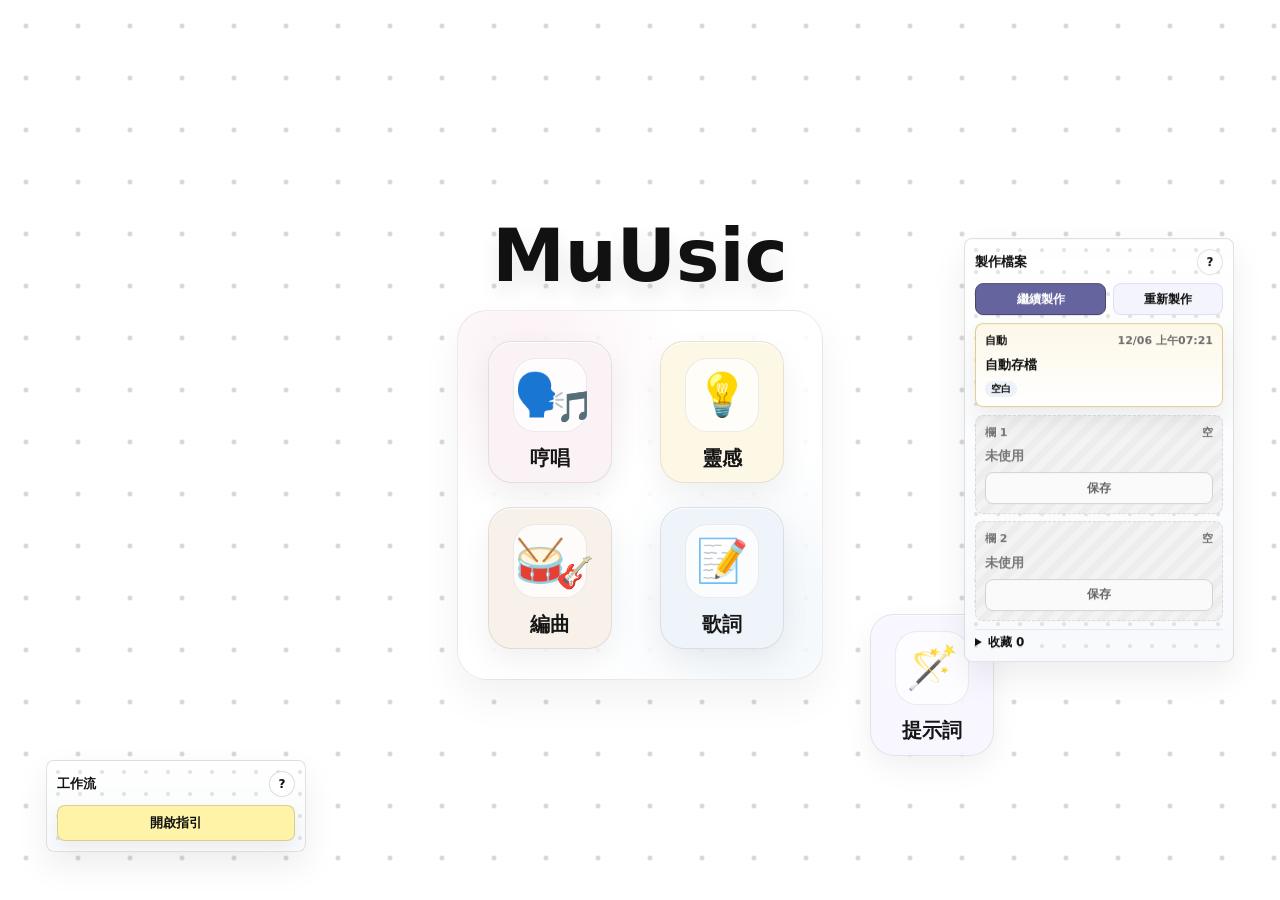
==== index.html @ d49390f5 "Rework contextual guide mode" ====
<!doctype html>
<html lang="zh-Hant">
  <head>
    <meta charset="UTF-8" />
    <meta name="viewport" content="width=device-width, initial-scale=1.0" />
    <title>MotifLab - AI 音樂創作工作台</title>
    <link rel="stylesheet" href="styles.css?v=20260601-guidefix1" />
  </head>
  <body>
    <div class="app-shell">
      <aside class="command-deck" aria-label="系統入口">
        <div class="brand">
          <span class="brand-mark" aria-hidden="true">M</span>
          <div>
            <strong>MotifLab</strong>
            <span>AI Music Studio</span>
          </div>
        </div>

        <div class="system-map" id="systemMap" aria-label="系統啟動器">
          <div class="map-title" aria-hidden="true">
            <span class="logo-word">MuUsic</span>
          </div>

          <div class="launcher-grid" aria-label="主要系統">
            <button class="system-launcher pos-humming" data-module-target="humming" type="button">
              <span class="app-icon emoji-icon icon-humming" aria-hidden="true">
                <span class="emoji-stack"><span>🗣️</span><span>🎵</span></span>
              </span>
              <strong>哼唱</strong>
            </button>
            <button class="system-launcher pos-inspiration" data-module-target="inspiration" type="button">
              <span class="app-icon emoji-icon icon-inspiration" aria-hidden="true">
                <span>💡</span>
              </span>
              <strong>靈感</strong>
            </button>
            <button class="system-launcher pos-arrangement" data-module-target="arrangement" type="button">
              <span class="app-icon emoji-icon icon-arrangement" aria-hidden="true">
                <span class="emoji-stack"><span>🥁</span><span>🎸</span></span>
              </span>
              <strong>編曲</strong>
            </button>
            <button class="system-launcher pos-lyrics" data-module-target="lyrics" type="button">
              <span class="app-icon emoji-icon icon-lyrics" aria-hidden="true">
                <span>📝</span>
              </span>
              <strong>歌詞</strong>
            </button>
          </div>

          <button class="system-launcher pos-prompt" data-module-target="prompt" type="button">
            <span class="app-icon emoji-icon icon-prompt" aria-hidden="true">
              <span>🪄</span>
            </span>
            <strong>提示詞</strong>
          </button>
        </div>

        <aside class="home-guide-card" aria-label="流程指引">
          <div class="home-card-head">
            <strong>工作流</strong>
            <button class="home-help has-tip" data-tip="可以從「哼唱」或「靈感」開始；編曲和歌詞用來整理方向，最後到提示詞輸出給 AI 音樂工具。" type="button" aria-label="工作流說明">?</button>
          </div>
          <button id="guideModeButton" class="guide-mode-button" type="button">開啟指引</button>
        </aside>

        <aside class="save-dock" id="saveDock" aria-label="專案存檔"></aside>

        <div class="project-card">
          <label for="projectTitle">作品名</label>
          <input id="projectTitle" type="text" value="未命名歌曲" maxlength="38" />
        </div>

        <div class="status-strip" aria-label="專案狀態">
          <span><b id="noteCount">0</b>旋律音</span>
          <span><b id="keywordCount">0</b>詞庫詞</span>
          <span><b id="promptScore">42</b>% 完整度</span>
        </div>
      </aside>

      <main class="workspace">
        <header class="topbar">
          <div class="topbar-left">
            <button class="back-home icon-button" id="backHomeButton" type="button" title="回首頁" aria-label="回首頁">
              <svg viewBox="0 0 24 24" aria-hidden="true"><path d="M4 11.5 12 5l8 6.5" /><path d="M6.5 10.5V20h11v-9.5" /><path d="M10 20v-5h4v5" /></svg>
            </button>
            <nav class="module-switcher" aria-label="切換系統">
              <button type="button" data-module-target="humming">哼唱</button>
              <button type="button" data-module-target="arrangement">編曲</button>
              <span class="nav-divider" aria-hidden="true"></span>
              <button type="button" data-module-target="inspiration">靈感</button>
              <button type="button" data-module-target="lyrics">歌詞</button>
              <span class="nav-divider" aria-hidden="true"></span>
              <button type="button" data-module-target="prompt">提示詞</button>
            </nav>
          </div>
          <div class="global-player" aria-label="置頂試聽">
            <button id="globalLoopButton" class="global-play-button" type="button" title="循環目前和弦與鼓點" aria-label="循環目前和弦與鼓點">
              <svg viewBox="0 0 24 24" aria-hidden="true"><path d="M8 5v14l11-7Z" /></svg>
              <span id="globalPlayerLabel">背景試聽</span>
            </button>
          </div>
        </header>

        <section class="guide-panel" id="guidePanel" hidden></section>

        <div class="module-stage">
          <section class="module-panel active" id="humming" aria-labelledby="hummingTitle">
            <div class="module-head">
              <div>
                <p class="eyebrow">旋律素材</p>
                <h2 id="hummingTitle">哼唱系統</h2>
                <p>可以直接錄一段哼唱，也可以上傳已有音頻。系統會在瀏覽器裡做本地分析，先給旋律輪廓和歌詞字數建議。</p>
              </div>
            </div>

            <div class="tool-grid humming-flow page-stack">
              <div class="tool-panel">
                <h3>放入你的哼唱</h3>
                <div class="source-grid">
                  <div class="upload-panel source-card">
                    <input id="audioFile" type="file" accept="audio/*" />
                    <label class="drop-zone" for="audioFile">
                      <span aria-hidden="true">↑</span>
                      <strong id="fileLabel">上傳音頻</strong>
                      <small>支援 WAV / MP3 / M4A / OGG</small>
                    </label>
                  </div>
                  <div class="record-panel source-card">
                    <strong>直接錄製哼唱</strong>
                    <p>點開始後對著麥克風哼唱。若瀏覽器詢問權限，允許麥克風即可。</p>
                    <div class="action-row">
                      <button id="recordButton" class="primary-action" type="button">
                        <span aria-hidden="true">●</span>開始錄音
                      </button>
                      <button id="stopRecordButton" class="ghost-action" type="button" disabled>
                        <span aria-hidden="true">■</span>停止
                      </button>
                    </div>
                    <span class="record-state" id="recordState">待命</span>
                  </div>
                </div>
                <details class="soft-details">
                  <summary>進階：手動輸入旋律</summary>
                  <label for="notationInput">簡譜草稿</label>
                  <textarea id="notationInput" rows="3" placeholder="例：1 2 3 5 | 6 - 5 3"></textarea>
                  <button id="applyNotationButton" class="ghost-action" type="button">
                    <span aria-hidden="true">↯</span>套用簡譜預覽
                  </button>
                </details>
                <div class="action-row">
                  <button id="analyzeButton" class="primary-action" type="button" disabled>
                    <span aria-hidden="true">↯</span>分析旋律
                  </button>
                  <button id="playInputButton" class="ghost-action" type="button" disabled>
                    <span aria-hidden="true">▶</span>播放原音
                  </button>
                </div>
                <canvas id="waveCanvas" width="860" height="86" aria-label="音頻波形"></canvas>
              </div>

              <div class="tool-panel score-panel">
                <h3>旋律預覽</h3>
                <div class="metric-grid">
                  <div class="has-tip" data-tip="歌曲速度。數字越大，感覺越快。">
                    <span>速度</span>
                    <strong id="tempoMetric">--</strong>
                  </div>
                  <div class="has-tip" data-tip="歌曲大概圍繞哪個音在走。先把它理解成歌曲的音色地基就好。">
                    <span>調性感覺</span>
                    <strong id="keyMetric">--</strong>
                  </div>
                  <div>
                    <span>時長</span>
                    <strong id="durationMetric">--</strong>
                  </div>
                  <div class="syllable-metric">
                    <span>字數建議</span>
                    <strong id="syllableAdvice">--</strong>
                  </div>
                </div>
                <canvas id="scoreCanvas" width="860" height="148" aria-label="旋律預覽"></canvas>
                <div class="melody-result-grid">
                  <div>
                    <span>旋律記錄</span>
                    <strong id="melodyPhrase">等待分析或簡譜</strong>
                  </div>
                  <div>
                    <span>編曲推薦依據</span>
                    <strong id="arrangementHint">完成後會按速度、調性和旋律走向推薦和弦/鼓點。</strong>
                  </div>
                </div>
                <p class="analysis-note" id="analysisNote"></p>
              </div>
            </div>
          </section>

          <section class="module-panel" id="inspiration" aria-labelledby="inspirationTitle">
            <div class="module-head">
              <div>
                <p class="eyebrow">文字素材</p>
                <h2 id="inspirationTitle">靈感系統</h2>
                <p>把畫面、句子、人物和場景記下來。每條靈感都可以按情緒找回、二次編輯，系統也會保留更新記錄。</p>
              </div>
              <button id="clearIdeasButton" class="icon-button" type="button" title="清空靈感">
                <span aria-hidden="true">⌫</span>
              </button>
            </div>

            <div class="tool-grid inspiration-flow page-stack">
              <div class="tool-panel idea-editor-panel">
                <input id="editingIdeaId" type="hidden" />
                <label for="ideaInput">靈感內容</label>
                <textarea id="ideaInput" rows="7" placeholder="雨停後的便利店、凌晨三點的耳機、沒有寄出的道歉..."></textarea>
                <p class="edit-note" id="editModeNote">新增一條靈感。</p>
                <div class="field-head">
                  <h3>情緒分類</h3>
                  <span>可多選，懸停看完整解析</span>
                </div>
                <div class="mood-picker" id="moodPicker" aria-label="靈感情緒分類"></div>
                <div class="action-row">
                  <button id="saveIdeaButton" class="primary-action" type="button">
                    <span aria-hidden="true">+</span>加入靈感
                  </button>
                  <button id="cancelEditButton" class="ghost-action" type="button" disabled>
                    取消編輯
                  </button>
                </div>
              </div>
              <div class="tool-panel idea-library-panel">
                <div class="list-head">
                  <h3>靈感原文</h3>
                  <span id="ideaCount">0 items</span>
                </div>
                <div class="filter-panel">
                  <strong>按情緒找回</strong>
                  <div class="filter-chips" id="ideaFilterPicker" aria-label="按情緒篩選靈感"></div>
                </div>
                <div class="idea-list" id="ideaList"></div>
                <details class="soft-details" open>
                  <summary>目前詞庫</summary>
                  <div class="keyword-bank" id="keywordBank" aria-label="詞庫"></div>
                </details>
              </div>
            </div>
          </section>

          <section class="module-panel" id="lyrics" aria-labelledby="lyricsTitle">
            <div class="module-head">
              <div>
                <p class="eyebrow">歌詞整理</p>
                <h2 id="lyricsTitle">歌詞系統</h2>
                <p>先定主題、視角、語言口味和段落任務。參考詞會常駐顯示，方便隨時插入草稿。</p>
              </div>
            </div>

            <div class="lyrics-layout page-stack">
              <section class="tool-panel lyrics-left-panel">
                <div class="lyrics-idea-row">
                  <aside class="linked-notes" id="lyricsIdeaBrief" aria-label="靈感帶入"></aside>
                  <aside class="selected-keyword-panel" aria-label="已選關鍵詞">
                    <h3>已選關鍵詞</h3>
                    <div id="selectedKeywordShelf" class="selected-keyword-shelf"></div>
                  </aside>
                </div>
                <div class="direction-columns">
                  <div class="direction-section">
                    <label>演唱視角</label>
                    <input id="narratorInput" type="hidden" value="第一人稱，像把心事直接唱給某個人" />
                    <div class="choice-grid" id="narratorChoices"></div>
                  </div>
                  <div class="direction-section">
                    <label>歌詞口吻</label>
                    <input id="lyricStyle" type="hidden" value="口語、親密、克制" />
                    <div class="choice-grid" id="lyricStyleChoices"></div>
                  </div>
                  <div class="direction-section">
                    <label>段落骨架</label>
                    <input id="songStructure" type="hidden" value="Verse - Pre Chorus - Chorus - Verse - Chorus - Bridge - Chorus" />
                    <div class="choice-grid" id="songStructureChoices"></div>
                  </div>
                </div>
              </section>

              <section class="tool-panel lyric-editor lyrics-writing-panel lyrics-right-panel">
                <div class="lyrics-language-row">
                  <div>
                    <label>跨語詞庫</label>
                    <input id="targetLang" type="hidden" value="中文" />
                    <div class="choice-grid mini" id="languageChoices" aria-label="跨語詞庫"></div>
                  </div>
                  <div>
                    <label>發音口味</label>
                    <input id="dialectInput" type="hidden" value="國語發音" />
                    <div class="choice-grid mini" id="dialectChoices"></div>
                  </div>
                </div>
                <label for="themeInput">核心主題</label>
                <input id="themeInput" type="text" placeholder="失眠後才說出口的告別" />
                <div class="field-head lyric-mood-head">
                  <h3>歌詞情緒</h3>
                  <span>影響參考詞與背景色彩</span>
                </div>
                <div class="mood-picker compact" id="lyricMoodPicker" aria-label="歌詞情緒分類"></div>
                <label for="rhymeInput">押韻尾音 <span class="tip" data-tip="一句歌詞最後相近的聲音。例如中文 ai 可以押「愛、來、海」。">?</span></label>
                <input id="rhymeInput" type="text" placeholder="ang / ai / ight / あい / 아" />
                <div class="lyrics-draft-layout">
                  <section class="reference-panel">
                    <h3>參考詞</h3>
                    <div class="recommendations">
                      <div>
                        <h3>押韻詞</h3>
                        <div id="rhymeList" class="chip-list"></div>
                      </div>
                      <div>
                        <h3>已選關鍵詞</h3>
                        <div id="selectedKeywordList" class="chip-list selected-keyword-list"></div>
                      </div>
                      <div>
                        <h3>意象</h3>
                        <div id="imageList" class="chip-list"></div>
                      </div>
                      <div>
                        <h3>同義替換</h3>
                        <div id="synonymList" class="chip-list"></div>
                      </div>
                    </div>
                  </section>
                  <div class="lyrics-draft-editor">
                    <div class="list-head">
                      <h3>歌詞草稿</h3>
                      <div class="action-row compact-actions">
                        <button id="structureLyricsButton" class="ghost-action" type="button">
                          <span aria-hidden="true">↳</span>按骨架整理
                        </button>
                        <button id="draftLyricsButton" class="ghost-action" type="button">
                          <span aria-hidden="true">▤</span>生成骨架
                        </button>
                        <button id="lyricsDoneButton" class="done-action" type="button" title="標記歌詞草稿完成" aria-label="標記歌詞草稿完成">✓</button>
                      </div>
                    </div>
                    <textarea id="lyricsDraft" rows="18" placeholder="選擇段落骨架後，這裡會先出現主歌/副歌的寫作指引；也可以直接自己寫。"></textarea>
                  </div>
                </div>
              </section>
            </div>
          </section>

          <section class="module-panel" id="arrangement" aria-labelledby="arrangementTitle">
            <div class="module-head">
              <div>
                <p class="eyebrow">風格試聽</p>
                <h2 id="arrangementTitle">編曲系統</h2>
                <p>和弦與鼓點會根據你選的情緒給出推薦。這裡的聲音是瀏覽器即時合成的示意音，不是最終成品。</p>
              </div>
              <div class="arrangement-actions">
                <div class="action-row">
                  <button id="playComboButton" class="primary-action" type="button">
                    <svg viewBox="0 0 24 24" aria-hidden="true"><path d="M8 5v14l11-7Z" /></svg>和弦+鼓點
                  </button>
                  <button id="playMelodyComboButton" class="ghost-action" type="button" disabled>
                    <svg viewBox="0 0 24 24" aria-hidden="true"><path d="M12 3v12" /><path d="M12 15c0 2.2-1.8 4-4 4s-4-1.2-4-3 1.8-3 4-3c1.1 0 2.1.3 2.8.8" /><path d="M12 6h7" /></svg>旋律+編曲
                  </button>
                  <button id="loopComboButton" class="ghost-action" type="button">
                    <svg viewBox="0 0 24 24" aria-hidden="true"><path d="M17 2l4 4-4 4" /><path d="M3 11V9a3 3 0 0 1 3-3h15" /><path d="M7 22l-4-4 4-4" /><path d="M21 13v2a3 3 0 0 1-3 3H3" /></svg>循環背景
                  </button>
                  <button id="stopAudioButton" class="icon-button" type="button" title="停止試聽">
                    <svg viewBox="0 0 24 24" aria-hidden="true"><path d="M7 7h10v10H7Z" /></svg>
                  </button>
                </div>
                <small class="combo-note">合併試聽以鼓點速度為主，和弦會自動拉伸對齊；速度差太大時風格會被鼓點帶走。</small>
              </div>
            </div>
            <div class="audio-state" id="audioState">選用和弦或鼓點後可以單獨播放，也可以合併試聽。</div>
            <div class="recommendation-legend" id="recommendationLegend">
              有「旋律推薦」標籤和淡色外框的卡片，是依照哼唱速度、調性、音域和情緒先挑出的候選；點「選用」後會變成更深的選中框。
            </div>

            <div class="arrangement-grid page-stack">
              <div class="arrangement-column chord-column">
                <h3>和弦組合 <span class="tip" data-tip="幾個和弦輪流出現，形成歌曲的情緒底色。">?</span></h3>
                <div class="card-grid" id="chordCards"></div>
              </div>
              <div class="arrangement-column drum-column">
                <h3>鼓點節奏 <span class="tip" data-tip="鼓的重拍與小節奏，決定身體想不想跟著動。">?</span></h3>
                <div class="card-grid" id="drumCards"></div>
              </div>
            </div>
          </section>

          <section class="module-panel" id="prompt" aria-labelledby="promptTitle">
            <div class="module-head">
              <div>
                <p class="eyebrow">輸出整理</p>
                <h2 id="promptTitle">提示詞系統</h2>
                <p>把旋律、靈感、歌詞方向和編曲選擇合併成一段可用提示詞。正式接 AI 音樂工具時，API key 應該放在後端。</p>
              </div>
            </div>

            <div class="prompt-notes-grid interactive-summary" id="promptSystemNotes" aria-label="各系統結果筆記"></div>
            <div class="prompt-layout" id="promptWorkbench">
              <div class="prompt-stack prompt-format-column">
                <section class="tool-panel">
                  <h3>輸出格式</h3>
                  <input id="promptFormat" type="hidden" value="professional" />
                  <div class="choice-grid" id="promptFormatChoices"></div>
                </section>
                <section class="tool-panel">
                  <h3>限制條件</h3>
                  <label>避免元素 <span class="tip" data-tip="告訴 AI 不要做什麼。例如不要雜訊、不要太多混響。">?</span></label>
                  <input id="negativePrompt" type="hidden" value="低清晰度人聲、雜訊、突兀轉調、過度混響、過多樂器" />
                  <div class="choice-grid" id="negativePromptChoices"></div>
                  <div class="action-row">
                    <button id="generatePromptButton" class="primary-action" type="button">
                      <span aria-hidden="true">→</span>更新提示詞
                    </button>
                    <button id="copyPluginDataButton" class="ghost-action" type="button">
                      <span aria-hidden="true">⧉</span>複製插件資料
                    </button>
                  </div>
                </section>
              </div>

              <section class="tool-panel prompt-provider-panel">
                <h3>AI 音樂工具接入</h3>
                <label>目標平台</label>
                <input id="providerName" type="hidden" value="Suno" />
                <div class="choice-grid mini provider-grid" id="providerChoices"></div>
                <label>使用方式</label>
                <input id="providerMode" type="hidden" value="manual" />
                <div class="choice-grid" id="providerModeChoices"></div>
                <div class="api-note">
                  <strong>API key 是什麼？</strong>
                  <p>它像「你的 AI 服務鑰匙和計費卡」。前端不能直接放這把鑰匙，正式接入時要放在後端，由後端代替前端去請求音樂生成服務。</p>
                </div>
              </section>

              <aside class="tool-panel prompt-panel">
                <div class="list-head">
                  <h3>生成結果</h3>
                  <button id="copyPromptButton" class="primary-action" type="button">
                    <span aria-hidden="true">⧉</span>複製
                  </button>
                  <button id="promptDoneButton" class="done-action" type="button" title="標記提示詞檢查完成" aria-label="標記提示詞檢查完成">✓</button>
                </div>
                <textarea id="promptOutput" rows="24" spellcheck="false"></textarea>
              </aside>
            </div>
          </section>
        </div>
      </main>
    </div>

    <div class="toast" id="toast" role="status" aria-live="polite"></div>
    <div class="guide-arrow-layer" id="guideArrowLayer"></div>
    <button class="floating-jump" id="floatingJumpButton" type="button" hidden>下一頁</button>
    <button class="floating-return" id="returnPromptButton" type="button" hidden>返回提示詞</button>
    <script src="app.js?v=20260601-guidefix1"></script>
  </body>
</html>
---- styles.css ----
:root {
  color-scheme: light;
  --ink: #161616;
  --muted: #6f6f6f;
  --line: #dedede;
  --paper: #ffffff;
  --panel: rgba(255, 255, 255, 0.9);
  --mist: #f6f6f6;
  --teal: #111111;
  --teal-strong: #111111;
  --coral: #111111;
  --gold: #111111;
  --emotion-a: transparent;
  --emotion-b: transparent;
  --emotion-c: transparent;
  --emotion-bg: none;
  --selected-chord-color: #8da7c9;
  --selected-drum-color: #c9a06f;
  --idea-editor-color: #f1c84f;
  --idea-library-color: #f1c84f;
  --idea-editor-bg: linear-gradient(180deg, color-mix(in srgb, #f1c84f 10%, #ffffff), rgba(255, 255, 255, 0.94));
  --idea-library-bg: linear-gradient(180deg, color-mix(in srgb, #f1c84f 10%, #ffffff), rgba(255, 255, 255, 0.94));
  --shadow: 0 18px 48px rgba(20, 20, 20, 0.08);
  font-family:
    Inter, ui-sans-serif, system-ui, -apple-system, BlinkMacSystemFont, "Segoe UI",
    "Noto Sans TC", "Noto Sans SC", sans-serif;
}

* {
  box-sizing: border-box;
}

html {
  overflow-x: hidden;
  scroll-behavior: smooth;
}

body {
  margin: 0;
  min-height: 100vh;
  position: relative;
  overflow-x: hidden;
  background:
    radial-gradient(circle, #d9d9d9 2px, transparent 3px) 0 0 / 52px 52px,
    #ffffff;
  color: var(--ink);
}

body::before {
  content: "";
  position: fixed;
  inset: 0;
  z-index: 0;
  pointer-events: none;
  background: var(--emotion-bg);
  opacity: 0;
  filter: blur(8px) saturate(0.94);
  transition:
    opacity 900ms ease,
    filter 900ms ease;
}

body.emotion-active::before {
  opacity: 0.92;
  filter: blur(0) saturate(1);
}

button,
input,
textarea {
  font: inherit;
}

button {
  cursor: pointer;
}

.app-shell {
  min-height: 100vh;
  position: relative;
  z-index: 1;
  display: block;
}

.command-deck {
  position: relative;
  min-height: 100vh;
  padding: clamp(24px, 5vw, 56px);
  background: transparent;
  display: grid;
  place-items: center;
}

body.in-app .command-deck {
  display: none;
}

body.in-app {
  background:
    radial-gradient(circle, rgba(0, 0, 0, 0.08) 2px, transparent 3px) 0 0 / 56px 56px,
    #ffffff;
}

body.in-app::before {
  background: var(--emotion-bg);
}

.brand {
  display: none;
  align-items: center;
  gap: 12px;
}

.brand-mark {
  width: 42px;
  height: 42px;
  display: inline-grid;
  place-items: center;
  border-radius: 8px;
  background: var(--teal);
  color: white;
  font-weight: 900;
}

.brand strong,
.brand span {
  display: block;
}

.brand span,
small,
.edit-note {
  color: var(--muted);
}

.project-card,
.tool-panel {
  border: 1px solid var(--line);
  border-radius: 8px;
  background: var(--panel);
  box-shadow: var(--shadow);
}

.project-card {
  display: none;
  padding: 14px;
  gap: 10px;
}

label {
  color: var(--muted);
  font-size: 13px;
  font-weight: 760;
}

input,
textarea {
  width: 100%;
  border: 1px solid var(--line);
  background: white;
  color: var(--ink);
  border-radius: 8px;
  padding: 11px 12px;
  outline: none;
  transition:
    border-color 0.16s ease,
    box-shadow 0.16s ease;
}

textarea {
  resize: vertical;
  line-height: 1.56;
}

input:focus,
textarea:focus {
  border-color: var(--teal);
  box-shadow: 0 0 0 3px rgba(0, 0, 0, 0.08);
}

.system-map {
  position: relative;
  width: min(760px, 100%);
  min-height: min(660px, calc(100vh - 36px));
  margin: 0 auto;
  border: 0;
  border-radius: 0;
  background: transparent;
  overflow: visible;
  display: grid;
  grid-template-columns: minmax(0, 1fr);
  justify-content: center;
  justify-items: center;
  align-items: center;
  align-content: center;
  gap: 18px;
}

.system-map::before {
  display: none;
}

.home-guide-card,
.save-dock {
  position: fixed;
  z-index: 3;
  width: min(300px, calc(100vw - 40px));
  border: 1px solid rgba(17, 17, 17, 0.12);
  border-radius: 8px;
  background:
    radial-gradient(circle, rgba(217, 217, 217, 0.74) 1.5px, transparent 2.5px) 0 0 / 22px 22px,
    linear-gradient(180deg, rgba(255, 255, 255, 0.96), rgba(247, 249, 252, 0.92));
  box-shadow: 0 14px 34px rgba(17, 17, 17, 0.07);
  backdrop-filter: blur(16px);
}

.home-guide-card {
  left: clamp(18px, 4vw, 46px);
  bottom: clamp(22px, 5vw, 48px);
  width: min(260px, calc(100vw - 40px));
  padding: 10px;
}

.home-card-head {
  display: flex;
  align-items: center;
  justify-content: space-between;
  gap: 8px;
}

.home-guide-card strong,
.save-dock strong {
  display: block;
  color: #111111;
  font-size: 13px;
  font-weight: 900;
}

.guide-mode-button {
  width: 100%;
  min-height: 36px;
  margin-top: 8px;
  border: 1px solid rgba(17, 17, 17, 0.16);
  border-radius: 8px;
  background: #fff3a7;
  color: #111111;
  font-size: 13px;
  font-weight: 880;
  box-shadow: 0 6px 16px rgba(17, 17, 17, 0.06);
}

.guide-mode-button.active {
  background: #111111;
  color: #ffffff;
  border-color: #111111;
}

.home-help {
  width: 26px;
  min-height: 26px !important;
  border: 1px solid rgba(17, 17, 17, 0.14);
  border-radius: 999px;
  background: rgba(255, 255, 255, 0.9);
  color: #111111;
  font-size: 12px;
  font-weight: 900;
}

.home-guide-card .has-tip {
  position: relative;
}

.home-guide-card .has-tip::after {
  left: 0;
  top: auto;
  bottom: calc(100% + 8px);
  z-index: 240;
  width: min(260px, calc(100vw - 40px));
  text-align: left;
  white-space: normal;
}

.home-guide-card .has-tip:hover::after {
  transform: translateY(0);
}

.save-dock {
  right: clamp(18px, 4vw, 46px);
  top: 50%;
  transform: translateY(-50%);
  width: min(270px, calc(100vw - 40px));
  padding: 10px;
  display: grid;
  gap: 8px;
}

body.in-app .home-guide-card,
body.in-app .save-dock {
  display: none;
}

.save-head,
.save-primary-actions,
.save-slot-list,
.save-card-actions {
  display: grid;
  gap: 7px;
}

.save-head {
  display: flex;
  align-items: center;
  justify-content: space-between;
  gap: 8px;
}

.save-dock small,
.save-dock span,
.save-archive p {
  display: block;
  margin-top: 2px;
  color: var(--muted);
  font-size: 11px;
  font-weight: 760;
  line-height: 1.42;
}

.save-dock button {
  min-height: 32px;
  border: 1px solid rgba(17, 17, 17, 0.12);
  border-radius: 8px;
  background: rgba(255, 255, 255, 0.9);
  color: #111111;
  font-size: 12px;
  font-weight: 850;
}

.save-dock button:hover,
.save-main-action,
.save-slot-card.filled button {
  border-color: #111111;
  background: #ffffff;
}

.save-primary-actions {
  display: grid;
  grid-template-columns: 1.2fr 1fr;
}

.save-main-action {
  border-color: color-mix(in srgb, #918ee8 42%, #111111) !important;
  background: color-mix(in srgb, #918ee8 66%, #111111) !important;
  color: #ffffff !important;
}

.save-reset-action {
  border-color: rgba(145, 142, 232, 0.22) !important;
  background: color-mix(in srgb, #918ee8 10%, #ffffff) !important;
}

.save-auto-card,
.save-slot-card {
  display: grid;
  gap: 7px;
  padding: 9px;
  border: 1px dashed rgba(17, 17, 17, 0.16);
  border-radius: 8px;
  background: rgba(255, 255, 255, 0.58);
}

.save-auto-card.filled,
.save-slot-card.filled {
  border-style: solid;
  border-color: color-mix(in srgb, #918ee8 38%, rgba(17, 17, 17, 0.18));
  background:
    linear-gradient(180deg, color-mix(in srgb, #918ee8 8%, #ffffff), rgba(255, 255, 255, 0.96));
  box-shadow: 0 10px 24px rgba(17, 17, 17, 0.07);
}

.save-auto-card.filled {
  border-color: color-mix(in srgb, #f1c84f 48%, rgba(17, 17, 17, 0.18));
  background:
    linear-gradient(180deg, color-mix(in srgb, #f1c84f 13%, #ffffff), rgba(255, 255, 255, 0.96));
}

.save-slot-card.empty {
  color: #8a8a8a;
  border-color: #d9d9d9;
  background:
    repeating-linear-gradient(135deg, rgba(17, 17, 17, 0.025) 0 7px, transparent 7px 14px),
    #f3f3f3;
  box-shadow: none;
}

.save-slot-card.empty strong,
.save-slot-card.empty .save-card-top span {
  color: #777777;
}

.save-slot-card.empty button {
  border-color: #d2d2d2;
  background: #fafafa;
  color: #666666;
}

.save-card-top {
  display: flex;
  align-items: center;
  justify-content: space-between;
  gap: 8px;
}

.save-card-top span {
  margin: 0;
  color: #111111;
  font-size: 11px;
  font-weight: 900;
}

.save-card-top small {
  margin: 0;
  white-space: nowrap;
}

.save-auto-card strong,
.save-slot-card strong {
  min-width: 0;
  overflow: hidden;
  text-overflow: ellipsis;
  white-space: nowrap;
}

.save-badges {
  display: flex;
  flex-wrap: wrap;
  gap: 4px;
}

.save-badges span {
  margin: 0;
  padding: 3px 6px;
  border-radius: 999px;
  background: color-mix(in srgb, #8fb7dc 18%, #ffffff);
  color: #111111;
  font-size: 10px;
  line-height: 1;
}

.save-card-actions {
  grid-template-columns: repeat(4, minmax(0, 1fr));
}

.save-card-actions button {
  min-height: 28px;
  padding: 0 4px;
}

.save-help {
  width: 26px;
  min-height: 26px !important;
  border-radius: 999px !important;
  padding: 0;
}

.save-archive {
  border-top: 1px solid rgba(17, 17, 17, 0.08);
  padding-top: 4px;
}

.save-archive summary {
  color: #111111;
  font-size: 12px;
  font-weight: 880;
  cursor: pointer;
}

.archive-row {
  margin-top: 6px;
}

.archive-row button {
  width: 100%;
  text-align: left;
  min-height: 30px;
  display: flex;
  align-items: center;
  justify-content: space-between;
  gap: 8px;
  padding: 6px 8px;
}

.archive-row span {
  min-width: 0;
  overflow: hidden;
  text-overflow: ellipsis;
  white-space: nowrap;
}

.save-dock .has-tip {
  position: relative;
}

.save-dock .has-tip::after {
  left: auto;
  right: 0;
  top: calc(100% + 8px);
  bottom: auto;
  z-index: 240;
  width: min(260px, calc(100vw - 40px));
  text-align: left;
  white-space: normal;
}

.save-dock .has-tip:hover::after {
  transform: translateY(0);
}

.map-title {
  position: static;
  grid-column: 1 / -1;
  justify-self: center;
  margin-bottom: 0;
  pointer-events: none;
}

.logo-word {
  position: relative;
  display: block;
  font-size: clamp(50px, 5.7vw, 76px);
  line-height: 1;
  font-family: Inter, ui-sans-serif, system-ui, -apple-system, BlinkMacSystemFont, "Segoe UI", sans-serif;
  font-weight: 900;
  color: #111111;
  text-shadow: 0 12px 22px rgba(17, 17, 17, 0.09);
}

.launcher-grid {
  display: grid;
  grid-template-columns: repeat(2, 132px);
  justify-content: center;
  gap: 24px 40px;
  padding: 30px;
  border: 1px solid rgba(17, 17, 17, 0.08);
  border-radius: 30px;
  background:
    radial-gradient(circle at 18% 12%, rgba(231, 167, 189, 0.16), transparent 36%),
    radial-gradient(circle at 82% 82%, rgba(143, 183, 220, 0.13), transparent 40%),
    rgba(255, 255, 255, 0.86);
  box-shadow: 0 18px 42px rgba(17, 17, 17, 0.055);
}

.map-title small {
  color: rgba(32, 35, 38, 0.56);
  font-weight: 800;
}

.system-launcher {
  position: relative;
  width: 124px;
  height: 142px;
  min-height: 0;
  border: 1px solid rgba(20, 20, 20, 0.09);
  border-radius: 24px;
  padding: 12px 10px 10px;
  background: color-mix(in srgb, var(--launcher-color, #f1c84f) 15%, #ffffff);
  box-shadow:
    0 1px 0 rgba(255, 255, 255, 0.9) inset,
    0 12px 30px rgba(0, 0, 0, 0.06);
  color: var(--ink);
  text-align: center;
  display: grid;
  grid-template-rows: 82px auto;
  place-items: center;
  gap: 8px;
  transition:
    transform 0.18s ease,
    background 0.18s ease,
    box-shadow 0.18s ease,
    border-color 0.18s ease;
}

.system-launcher:hover,
.system-launcher.active {
  transform: translateY(-3px);
  border-color: color-mix(in srgb, var(--launcher-color, #111111) 62%, #111111);
  background: color-mix(in srgb, var(--launcher-color, #fff2a8) 24%, #ffffff);
  box-shadow:
    0 1px 0 rgba(255, 255, 255, 0.9) inset,
    0 18px 34px rgba(0, 0, 0, 0.11);
}

.system-launcher .app-icon {
  position: relative;
  width: 74px;
  height: 74px;
  display: grid;
  place-items: center;
  border-radius: 22px;
  background: rgba(255, 255, 255, 0.72);
  border: 1px solid rgba(20, 20, 20, 0.08);
  overflow: visible;
}

.system-launcher .app-icon > img {
  width: 66px;
  height: 66px;
  object-fit: contain;
  filter: drop-shadow(0 8px 12px rgba(17, 17, 17, 0.12));
}

.system-launcher .emoji-icon {
  overflow: visible;
  font-family: "Apple Color Emoji", "Segoe UI Emoji", "Noto Color Emoji", sans-serif;
  font-size: 42px;
  line-height: 1;
  background: rgba(255, 255, 255, 0.74);
}

.emoji-stack {
  display: inline-flex;
  align-items: center;
  justify-content: center;
  gap: 0;
}

.emoji-stack span + span {
  margin-left: -10px;
  margin-top: 24px;
  font-size: 0.72em;
}

.system-launcher .sticker-icon {
  background: rgba(255, 255, 255, 0.64);
  overflow: visible;
}

.system-launcher .sticker-icon > img {
  width: 102px;
  height: 102px;
  max-width: none;
  max-height: none;
}

.icon-humming.sticker-icon > img {
  width: 108px;
  height: 108px;
}

.icon-prompt.sticker-icon > img {
  width: 110px;
  height: 110px;
}

.double-icon .main-sticker {
  width: 62px;
  height: 62px;
}

.double-icon .mini-sticker {
  position: absolute;
  right: -6px;
  bottom: -3px;
  width: 32px;
  height: 32px;
}

.double-icon .pen-sticker {
  right: -10px;
  bottom: -7px;
  transform: rotate(-18deg);
}

.icon-humming .note-sticker {
  width: 24px;
  height: 24px;
  right: -9px;
  top: 9px;
  bottom: auto;
  opacity: 0.88;
  transform: rotate(9deg);
}

.system-launcher small {
  display: none;
}

.system-launcher strong {
  font-size: 20px;
  font-weight: 720;
  line-height: 1.18;
}

.pos-humming {
  --launcher-color: #e7a7bd;
}

.pos-inspiration {
  --launcher-color: #f1c84f;
}

.pos-lyrics {
  --launcher-color: #8fb7dc;
}

.pos-arrangement {
  --launcher-color: #c8a074;
}

.pos-prompt {
  position: absolute;
  right: clamp(0px, 2vw, 28px);
  bottom: 24px;
  width: 124px;
  height: 142px;
  --launcher-color: #918ee8;
  background: rgba(248, 247, 255, 0.92);
  border-left: 1px solid rgba(20, 20, 20, 0.09);
}

.pos-prompt::before {
  display: none;
}

.pos-prompt::after {
  display: none;
}

.app-icon i {
  position: absolute;
  display: block;
}

.icon-humming .throat {
  left: 20px;
  bottom: 12px;
  width: 30px;
  height: 50px;
  border: 4px solid #111111;
  border-top: 0;
  border-left: 0;
  border-radius: 0 0 24px 0;
  transform: rotate(7deg);
}

.icon-humming .throat::before {
  content: "";
  position: absolute;
  right: -12px;
  top: -18px;
  width: 28px;
  height: 18px;
  border-bottom: 4px solid #111111;
  border-radius: 0 0 22px 22px;
}

.icon-humming .note {
  color: #111111;
  font-style: normal;
  font-weight: 900;
}

.icon-humming .note-a {
  right: 22px;
  top: 14px;
  font-size: 24px;
}

.icon-humming .note-b {
  right: 8px;
  top: 34px;
  font-size: 19px;
}

.icon-inspiration .bulb {
  width: 34px;
  height: 42px;
  border: 4px solid #111111;
  border-radius: 50% 50% 44% 44%;
}

.icon-inspiration .bulb::before,
.icon-inspiration .bulb::after {
  content: "";
  position: absolute;
  left: 8px;
  right: 8px;
  background: #111111;
}

.icon-inspiration .bulb::before {
  bottom: -12px;
  height: 10px;
  border-radius: 2px;
}

.icon-inspiration .bulb::after {
  bottom: -22px;
  height: 4px;
  border-radius: 999px;
}

.icon-lyrics .paper {
  width: 38px;
  height: 52px;
  border: 3px solid #111111;
  border-radius: 4px;
  background: #ffffff;
  transform: rotate(-5deg);
}

.icon-lyrics .paper::before,
.icon-lyrics .paper::after {
  content: "";
  position: absolute;
  left: 7px;
  right: 7px;
  height: 2px;
  background: #111111;
  opacity: 0.55;
}

.icon-lyrics .paper::before {
  top: 17px;
}

.icon-lyrics .paper::after {
  top: 28px;
}

.icon-lyrics .quill {
  width: 42px;
  height: 8px;
  right: 9px;
  bottom: 18px;
  background: #111111;
  border-radius: 999px;
  transform: rotate(-38deg);
}

.icon-lyrics .quill::before {
  content: "";
  position: absolute;
  right: -2px;
  top: -12px;
  width: 18px;
  height: 28px;
  border-radius: 80% 0 80% 0;
  background: #111111;
}

.icon-arrangement .drum {
  left: 11px;
  bottom: 14px;
  width: 40px;
  height: 31px;
  border: 3px solid #111111;
  border-radius: 8px 8px 14px 14px;
  background:
    linear-gradient(90deg, transparent 20%, rgba(17, 17, 17, 0.18) 20% 25%, transparent 25% 74%, rgba(17, 17, 17, 0.18) 74% 79%, transparent 79%),
    rgba(255, 255, 255, 0.72);
  transform: rotate(2deg);
}

.icon-arrangement .drum::before,
.icon-arrangement .drum::after {
  content: "";
  position: absolute;
  top: -13px;
  width: 3px;
  height: 24px;
  background: #111111;
  border-radius: 999px;
}

.icon-arrangement .drum::before {
  left: 6px;
  transform: rotate(-42deg);
}

.icon-arrangement .drum::after {
  right: 4px;
  transform: rotate(42deg);
}

.icon-arrangement .guitar {
  top: 14px;
  right: 9px;
  width: 25px;
  height: 39px;
  border: 3px solid #111111;
  border-radius: 16px 16px 22px 22px;
  background: rgba(255, 255, 255, 0.68);
  transform: rotate(-30deg);
}

.icon-arrangement .guitar::before {
  content: "";
  position: absolute;
  left: 9px;
  top: -22px;
  width: 5px;
  height: 24px;
  background: #111111;
  border-radius: 999px;
}

.icon-arrangement .guitar::after {
  content: "";
  position: absolute;
  left: 8px;
  top: 13px;
  width: 6px;
  height: 6px;
  border-radius: 50%;
  border: 2px solid #111111;
}

.icon-prompt .prompt-paper {
  width: 48px;
  height: 42px;
  border: 3px solid #111111;
  border-radius: 6px;
  background: #ffffff;
}

.icon-prompt .prompt-paper::before {
  content: "";
  position: absolute;
  left: 9px;
  right: 9px;
  top: 12px;
  height: 3px;
  background: #111111;
  box-shadow: 0 10px 0 rgba(17, 17, 17, 0.65);
}

.icon-prompt .prompt-arrow {
  right: 10px;
  bottom: 11px;
  width: 24px;
  height: 24px;
  border-right: 4px solid #111111;
  border-bottom: 4px solid #111111;
  transform: rotate(-45deg);
}

.status-strip {
  display: none;
  grid-template-columns: repeat(3, 1fr);
  gap: 8px;
}

.status-strip span {
  display: grid;
  gap: 2px;
  padding: 10px;
  border: 1px solid var(--line);
  border-radius: 8px;
  background: rgba(255, 255, 255, 0.74);
  color: var(--muted);
  font-size: 12px;
}

.status-strip b {
  color: var(--ink);
  font-size: 21px;
}

.workspace {
  display: none;
  min-width: 0;
  padding: 76px clamp(18px, 4vw, 52px) 70px;
}

body.in-app .workspace {
  display: block;
}

.topbar {
  position: fixed;
  top: 0;
  left: 0;
  right: 0;
  z-index: 50;
  display: flex;
  justify-content: space-between;
  align-items: center;
  gap: 12px;
  padding: 10px clamp(14px, 3vw, 34px);
  border-bottom: 1px solid rgba(17, 17, 17, 0.1);
  background: rgba(255, 255, 255, 0.78);
  backdrop-filter: blur(18px);
}

.topbar-left,
.global-player,
.module-switcher {
  display: flex;
  align-items: center;
  gap: 8px;
}

.back-home {
  border: 1px solid #111111;
  border-radius: 999px;
  background: #ffffff;
  color: #111111;
  font-weight: 800;
}

.module-switcher {
  padding: 4px;
  border: 1px solid var(--line);
  border-radius: 999px;
  background: rgba(255, 255, 255, 0.74);
}

.module-switcher button {
  --nav-color: #111111;
  min-height: 32px;
  border: 0;
  border-radius: 999px;
  background: transparent;
  color: var(--muted);
  padding: 0 10px;
  font-size: 13px;
  font-weight: 780;
}

.module-switcher button.active {
  background: color-mix(in srgb, var(--nav-color) 42%, #ffffff);
  color: #111111;
  box-shadow: 0 0 0 1px color-mix(in srgb, var(--nav-color) 34%, transparent) inset;
}

.module-switcher [data-module-target="humming"] {
  --nav-color: #e7a7bd;
}

.module-switcher [data-module-target="inspiration"] {
  --nav-color: #f1c84f;
}

.module-switcher [data-module-target="lyrics"] {
  --nav-color: #8fb7dc;
}

.module-switcher [data-module-target="arrangement"] {
  --nav-color: #c8a074;
}

.module-switcher [data-module-target="prompt"] {
  --nav-color: #918ee8;
}

.nav-divider {
  width: 1px;
  height: 22px;
  background: rgba(17, 17, 17, 0.14);
}

.global-player {
  min-height: 42px;
  padding: 0;
  border: 0;
  border-radius: 0;
  background: transparent;
  gap: 4px;
  box-shadow: none;
}

.global-player.is-playing {
  box-shadow: none;
}

.global-play-button {
  min-height: 40px;
  border: 1px solid rgba(17, 17, 17, 0.14);
  border-radius: 999px;
  padding: 0 14px 0 12px;
  color: #111111;
  background: rgba(255, 255, 255, 0.92);
  display: inline-flex;
  align-items: center;
  gap: 8px;
  font-weight: 850;
  box-shadow: 0 6px 16px rgba(17, 17, 17, 0.05);
}

.global-play-button:hover,
.global-player.is-playing .global-play-button {
  border-color: #111111;
  background: #ffffff;
  color: #111111;
}

.global-play-button svg {
  width: 22px;
  height: 22px;
  fill: currentColor;
  stroke: currentColor;
  stroke-width: 2.2;
  stroke-linecap: round;
  stroke-linejoin: round;
}

.global-player span {
  color: #111111;
  font-size: 12px;
  font-weight: 780;
  white-space: nowrap;
}

.global-player.is-playing span,
.global-play-button:hover span {
  color: #111111;
}

.eyebrow {
  margin: 0 0 8px;
  color: var(--coral);
  font-size: 12px;
  font-weight: 850;
  letter-spacing: 0;
  text-transform: uppercase;
}

h1,
h2,
h3,
p {
  letter-spacing: 0;
}

h1,
h2,
h3 {
  margin: 0;
}

h1 {
  max-width: 860px;
  font-size: clamp(30px, 4.2vw, 58px);
  line-height: 1.03;
}

h2 {
  font-size: clamp(28px, 3.1vw, 42px);
}

h3 {
  font-size: 17px;
}

.emotion-swatch {
  display: none;
}

.module-stage {
  padding-top: 28px;
}

.guide-panel {
  position: sticky;
  top: 62px;
  z-index: 54;
  display: flex;
  align-items: center;
  justify-content: space-between;
  gap: 10px;
  min-height: 42px;
  margin: 0 0 14px;
  padding: 7px 8px 7px 12px;
  border: 1px solid rgba(228, 200, 79, 0.62);
  border-radius: 8px;
  background:
    radial-gradient(circle, rgba(17, 17, 17, 0.05) 1.2px, transparent 2.2px) 0 0 / 20px 20px,
    rgba(255, 244, 183, 0.72);
  color: #111111;
  box-shadow: 0 10px 28px rgba(17, 17, 17, 0.06);
  backdrop-filter: blur(14px);
}

.guide-panel[hidden] {
  display: none;
}

.guide-kicker {
  flex: 0 0 auto;
  margin: 0;
  color: #695700;
  font-size: 12px;
  font-weight: 900;
}

.guide-copy {
  min-width: 0;
  display: flex;
  align-items: center;
  gap: 9px;
}

.guide-line {
  min-width: 0;
  overflow: hidden;
  text-overflow: ellipsis;
  white-space: nowrap;
  color: #2f2a12;
  font-size: 14px;
  font-weight: 760;
}

.guide-mini-tip {
  flex: 0 0 auto;
  display: inline-grid;
  place-items: center;
  width: 20px;
  height: 20px;
  border: 1px solid rgba(17, 17, 17, 0.14);
  border-radius: 999px;
  background: rgba(255, 255, 255, 0.72);
  color: #111111;
  font-size: 12px;
  font-weight: 900;
}

.guide-actions {
  flex: 0 0 auto;
  display: flex;
  align-items: center;
  gap: 6px;
}

.guide-actions button {
  min-height: 28px;
  border: 1px solid rgba(17, 17, 17, 0.16);
  border-radius: 999px;
  background: rgba(255, 255, 255, 0.72);
  color: #111111;
  padding: 0 9px;
  font-size: 12px;
  font-weight: 850;
}

.module-panel {
  display: none;
  --module-color: #111111;
}

.module-panel.active {
  display: block;
  animation: panelIn 0.16s ease;
}

#humming {
  --module-color: #e7a7bd;
}

#inspiration {
  --module-color: #f1c84f;
}

#lyrics {
  --module-color: #8fb7dc;
}

#arrangement {
  --module-color: #c8a074;
}

#prompt {
  --module-color: #918ee8;
}

@keyframes panelIn {
  from {
    opacity: 0;
    transform: translateY(8px);
  }
  to {
    opacity: 1;
    transform: translateY(0);
  }
}

.module-head {
  display: flex;
  justify-content: space-between;
  align-items: flex-start;
  gap: 18px;
  margin-bottom: 16px;
}

.module-head p {
  max-width: 820px;
  margin: 8px 0 0;
  color: var(--muted);
  line-height: 1.62;
}

.module-title-row {
  display: flex;
  align-items: center;
  gap: 14px;
  flex-wrap: wrap;
}

.step-strip,
.action-row,
.list-head,
.field-head {
  display: flex;
  align-items: center;
  gap: 10px;
  flex-wrap: wrap;
}

.step-strip {
  margin-bottom: 0;
}

.step-strip span {
  position: relative;
  padding: 7px 10px;
  border-radius: 999px;
  background: white;
  border: 1px solid var(--line);
  color: var(--muted);
  font-weight: 760;
  font-size: 13px;
}

.step-strip span:not(:last-child)::after {
  content: "→";
  position: absolute;
  left: calc(100% + 4px);
  top: 50%;
  transform: translateY(-50%);
  color: var(--muted);
  font-weight: 900;
}

.step-strip span:not(:last-child) {
  margin-right: 16px;
}

.step-strip .done {
  color: var(--teal-strong);
  background: #fff5bd;
  border-color: #111111;
}

.tool-grid {
  display: grid;
  gap: 18px;
}

.tool-grid.two {
  grid-template-columns: minmax(0, 0.96fr) minmax(0, 1.04fr);
}

.tool-grid.inspiration-flow {
  grid-template-columns: 1fr;
}

.tool-grid.humming-flow {
  grid-template-columns: minmax(0, 1fr);
}

.tool-grid.three {
  grid-template-columns: minmax(230px, 0.8fr) minmax(280px, 1fr) minmax(320px, 1.18fr);
}

.tool-panel {
  position: relative;
  min-width: 0;
  padding: 16px;
  overflow: visible;
  scroll-margin-top: 86px;
}

.module-panel .tool-panel,
.module-panel .source-card,
.module-panel .linked-notes,
.module-panel .prompt-note,
.module-panel .prompt-summary-card,
.module-panel .summary-block,
.module-panel .filter-panel,
.module-panel .direction-box,
.module-panel .api-note,
.module-panel .audio-state,
.module-panel .reference-panel,
.module-panel .lyric-guide,
.module-panel .metric-grid div {
  border-color: color-mix(in srgb, var(--module-color) 30%, var(--line));
  background:
    linear-gradient(180deg, color-mix(in srgb, var(--module-color) 10%, #ffffff), rgba(255, 255, 255, 0.94));
}

#inspiration .idea-editor-panel {
  --module-color: var(--idea-editor-color);
  background: var(--idea-editor-bg);
}

#inspiration .idea-library-panel {
  --module-color: var(--idea-library-color);
  background: var(--idea-library-bg);
}

.page-stack > .tool-panel,
.page-stack > .arrangement-column {
  scroll-margin-top: 86px;
  scroll-snap-align: start;
  padding-bottom: 58px;
}

.floating-jump,
.floating-return {
  position: fixed;
  right: 22px;
  bottom: 22px;
  z-index: 70;
  min-height: 40px;
  border: 1px solid rgba(17, 17, 17, 0.16);
  border-radius: 999px;
  padding: 0 14px;
  background: rgba(255, 255, 255, 0.92);
  color: #111111;
  font-size: 13px;
  font-weight: 850;
  box-shadow: 0 12px 30px rgba(17, 17, 17, 0.1);
  backdrop-filter: blur(12px);
}

.floating-return {
  bottom: 72px;
}

.guide-arrow-layer {
  position: fixed;
  inset: 0;
  z-index: 76;
  pointer-events: none;
}

.home-guide-callout {
  position: fixed;
  width: min(170px, calc(100vw - 28px));
  min-height: 34px;
  display: flex;
  align-items: center;
  gap: 8px;
  justify-content: space-between;
  padding: 8px 8px 8px 10px;
  border: 1px solid rgba(228, 200, 79, 0.62);
  border-radius: 8px;
  background: rgba(255, 244, 183, 0.86);
  color: #111111;
  box-shadow: 0 10px 24px rgba(17, 17, 17, 0.09);
  backdrop-filter: blur(10px);
  pointer-events: auto;
  animation: guideArrowIn 0.18s ease;
}

.home-guide-callout::before {
  content: "";
  position: absolute;
  left: 50%;
  top: -7px;
  width: 13px;
  height: 13px;
  margin-left: -7px;
  border-left: 1px solid rgba(228, 200, 79, 0.62);
  border-top: 1px solid rgba(228, 200, 79, 0.62);
  background: rgba(255, 244, 183, 0.86);
  transform: rotate(45deg);
}

.home-guide-callout.above::before {
  top: auto;
  bottom: -7px;
  transform: rotate(225deg);
}

.home-guide-callout span {
  position: relative;
  z-index: 1;
  color: #22200e;
  font-size: 12px;
  font-weight: 780;
  line-height: 1.36;
  white-space: nowrap;
}

.home-guide-callout button {
  position: relative;
  z-index: 1;
  flex: 0 0 auto;
  width: 22px;
  height: 22px;
  border: 1px solid rgba(17, 17, 17, 0.16);
  border-radius: 999px;
  background: rgba(255, 255, 255, 0.76);
  color: #111111;
  font-weight: 900;
}

.guide-target {
  outline: 2px solid rgba(228, 200, 79, 0.72);
  outline-offset: 4px;
  box-shadow: 0 0 0 6px rgba(255, 244, 183, 0.28);
  transition:
    outline-color 0.18s ease,
    box-shadow 0.18s ease;
}

@keyframes guideArrowIn {
  from {
    opacity: 0;
    transform: translateY(5px);
  }
  to {
    opacity: 1;
    transform: translateY(0);
  }
}

.tool-panel > label:not(:first-child) {
  display: block;
  margin-top: 14px;
}

.source-grid {
  display: grid;
  grid-template-columns: 1fr 1fr;
  gap: 12px;
  margin-top: 12px;
}

.arrangement-grid {
  display: grid;
  grid-template-columns: minmax(0, 1fr) minmax(0, 1fr);
  gap: 16px;
  margin-top: 12px;
}

.upload-panel input {
  position: absolute;
  inline-size: 1px;
  block-size: 1px;
  opacity: 0;
}

.source-card {
  min-height: 180px;
  border: 1px solid var(--line);
  border-radius: 8px;
}

.drop-zone {
  height: 100%;
  min-height: 180px;
  display: grid;
  place-items: center;
  gap: 6px;
  border: 1.5px dashed #c8c8c8;
  border-radius: 8px;
  background: color-mix(in srgb, var(--module-color, #111111) 7%, var(--mist));
  text-align: center;
  color: var(--ink);
}

.drop-zone span {
  width: 40px;
  height: 40px;
  display: grid;
  place-items: center;
  border-radius: 50%;
  background: white;
  color: var(--teal);
  font-size: 22px;
}

.record-panel {
  padding: 16px;
  background: color-mix(in srgb, var(--module-color, #f1c84f) 12%, #ffffff);
  display: grid;
  align-content: start;
  gap: 10px;
}

.record-panel p,
.api-note p,
.direction-box p,
.lyric-guide p {
  margin: 6px 0 0;
  color: var(--muted);
  line-height: 1.55;
}

.primary-action,
.ghost-action,
.icon-button,
.done-action,
.tiny-action {
  min-height: 42px;
  border: 1px solid transparent;
  border-radius: 8px;
  display: inline-flex;
  align-items: center;
  justify-content: center;
  gap: 8px;
  font-weight: 800;
}

.primary-action {
  padding: 0 15px;
  color: white;
  background: var(--teal);
}

.primary-action:hover {
  background: var(--teal-strong);
}

.ghost-action {
  padding: 0 14px;
  color: var(--teal-strong);
  background: white;
  border-color: var(--line);
}

.icon-button {
  width: 42px;
  min-width: 42px;
  background: white;
  color: var(--teal-strong);
  border-color: var(--line);
}

.done-action {
  width: 42px;
  min-width: 42px;
  border-color: var(--line);
  background: #ffffff;
  color: #111111;
  font-size: 20px;
  line-height: 1;
}

.done-action.active {
  border-color: #111111;
  background: #111111;
  color: #ffffff;
  box-shadow: 0 0 0 3px rgba(17, 17, 17, 0.12);
}

.primary-action svg,
.ghost-action svg,
.icon-button svg,
.done-action svg {
  width: 18px;
  height: 18px;
  flex: 0 0 auto;
  fill: none;
  stroke: currentColor;
  stroke-width: 2.2;
  stroke-linecap: round;
  stroke-linejoin: round;
}

.transport-button svg {
  width: 20px;
  height: 20px;
}

.tiny-action {
  min-height: 32px;
  padding: 0 10px;
  background: white;
  border-color: var(--line);
  color: var(--teal-strong);
  font-size: 12px;
}

.tiny-action.selected {
  border-color: #111111;
  background: #111111;
  color: #ffffff;
}

button:disabled {
  opacity: 0.45;
  cursor: not-allowed;
}

canvas {
  width: 100%;
  height: auto;
  display: block;
  margin-top: 14px;
  border: 1px solid var(--line);
  border-radius: 8px;
  background: #ffffff;
}

.analysis-note {
  min-height: 20px;
  margin: 10px 0 0;
  color: var(--muted);
  font-size: 13px;
  line-height: 1.5;
}

.metric-grid {
  display: grid;
  grid-template-columns: repeat(4, minmax(0, 1fr));
  gap: 8px;
  margin: 12px 0 10px;
}

.metric-grid div,
.lyric-guide,
.direction-box,
.api-note,
.audio-state,
.filter-panel {
  border-radius: 8px;
}

.metric-grid div {
  padding: 12px;
  background: var(--mist);
}

.melody-result-grid {
  display: grid;
  grid-template-columns: minmax(0, 1.05fr) minmax(0, 0.95fr);
  gap: 8px;
  margin-top: 10px;
}

.melody-result-grid div {
  min-width: 0;
  padding: 11px 12px;
  border: 1px solid color-mix(in srgb, var(--module-color) 30%, var(--line));
  border-radius: 8px;
  background:
    linear-gradient(180deg, color-mix(in srgb, var(--module-color) 10%, #ffffff), rgba(255, 255, 255, 0.94));
}

.melody-result-grid span,
.melody-result-grid strong {
  display: block;
}

.melody-result-grid span {
  color: var(--muted);
  font-size: 12px;
  font-weight: 760;
}

.melody-result-grid strong {
  margin-top: 5px;
  font-size: 13px;
  line-height: 1.42;
}

.metric-grid span,
.metric-grid strong {
  display: block;
}

.metric-grid span {
  color: var(--muted);
  font-size: 12px;
}

.metric-grid strong {
  margin-top: 4px;
  font-size: 22px;
}

.syllable-metric strong {
  font-size: clamp(13px, 1.25vw, 17px);
  line-height: 1.35;
}

.lyric-guide {
  margin-top: 12px;
  padding: 13px;
  border-left: 4px solid var(--gold);
  background: #fffaf0;
}

.soft-details {
  margin-top: 14px;
  border-top: 1px solid var(--line);
  padding-top: 12px;
}

.soft-details summary {
  color: var(--teal-strong);
  font-weight: 850;
  cursor: pointer;
}

.choice-grid {
  display: grid;
  gap: 8px;
  margin: 8px 0 12px;
}

.choice-grid.mini {
  grid-template-columns: repeat(2, minmax(0, 1fr));
}

.choice-card {
  position: relative;
  width: 100%;
  min-height: 72px;
  padding: 10px 11px;
  border: 1px solid var(--line);
  border-radius: 8px;
  background: white;
  color: var(--ink);
  text-align: left;
  display: grid;
  gap: 4px;
}

.project-card .choice-card {
  min-height: 58px;
  padding: 8px 10px;
}

.project-card .choice-card small {
  font-size: 12px;
}

.choice-card strong {
  font-size: 14px;
}

.choice-card small {
  line-height: 1.42;
}

.choice-card.active {
  border-color: var(--teal);
  background: #fff5bd;
  box-shadow: 0 0 0 3px rgba(17, 17, 17, 0.07);
}

.filter-chips,
.keyword-bank,
.chip-list {
  display: flex;
  flex-wrap: wrap;
  gap: 8px;
}

.mood-picker {
  display: grid;
  gap: 9px;
  max-height: none;
  overflow: visible;
  padding: 2px 2px 8px;
}

.mood-picker.compact {
  max-height: none;
}

.mood-row {
  position: relative;
  z-index: 1;
  display: flex;
  flex-wrap: wrap;
  gap: 8px;
}

.mood-row:hover {
  z-index: 150;
}

.mood-chip,
.filter-chip,
.chip {
  position: relative;
  border: 1px solid var(--line);
  border-radius: 999px;
  background: white;
  color: var(--ink);
  padding: 8px 11px;
  font-size: 13px;
  font-weight: 760;
}

.mood-chip.active,
.filter-chip.active {
  border-color: color-mix(in srgb, var(--chip-color, #111111) 70%, #111111);
  color: #111111;
  background: color-mix(in srgb, var(--chip-color, #111111) 26%, white);
  box-shadow: 0 0 0 3px color-mix(in srgb, var(--chip-color, #111111) 18%, transparent);
}

.chip.selected {
  border-color: color-mix(in srgb, var(--module-color, #111111) 64%, #111111);
  color: var(--teal-strong);
  background: color-mix(in srgb, var(--module-color, #111111) 22%, #ffffff);
  box-shadow: 0 0 0 3px color-mix(in srgb, var(--module-color, #111111) 14%, transparent);
}

.filter-panel {
  padding: 12px;
  margin-bottom: 12px;
  border: 1px solid var(--line);
  background: #ffffff;
}

.filter-panel strong {
  display: block;
  margin-bottom: 9px;
}

.idea-list {
  display: grid;
  gap: 10px;
  max-height: 380px;
  overflow: auto;
  padding-right: 4px;
}

.idea-card {
  border: 1px solid var(--line);
  border-radius: 8px;
  padding: 12px;
  background: white;
}

.idea-card.selected {
  border-color: color-mix(in srgb, var(--idea-library-color, #f1c84f) 58%, #111111);
  background:
    linear-gradient(180deg, color-mix(in srgb, var(--idea-library-color, #f1c84f) 14%, #ffffff), #ffffff 74%);
  box-shadow: 0 0 0 3px color-mix(in srgb, var(--idea-library-color, #f1c84f) 16%, transparent);
}

.idea-card p {
  margin: 0 0 10px;
  line-height: 1.52;
}

.idea-keyword-row {
  display: flex;
  flex-wrap: wrap;
  gap: 6px;
  margin: 0 0 10px;
}

.idea-keyword-row > span {
  padding: 5px 8px;
  border: 1px solid color-mix(in srgb, var(--idea-library-color, #f1c84f) 24%, var(--line));
  border-radius: 999px;
  background: rgba(255, 255, 255, 0.74);
  color: var(--ink);
  font-size: 12px;
  font-weight: 760;
}

.idea-keyword-row .idea-keyword-chip {
  display: inline-flex;
  align-items: center;
  gap: 6px;
  border-color: color-mix(in srgb, var(--keyword-color, #f1c84f) 38%, var(--line));
  background: color-mix(in srgb, var(--keyword-color, #f1c84f) 13%, #ffffff);
}

.idea-keyword-chip > span {
  padding: 0;
  border: 0;
  background: transparent;
  font-size: inherit;
  font-weight: inherit;
}

.idea-keyword-chip button,
.idea-keyword-add {
  width: 20px;
  height: 20px;
  border: 0;
  border-radius: 50%;
  background: rgba(255, 255, 255, 0.78);
  color: var(--teal-strong);
  font-size: 11px;
  font-weight: 900;
}

.idea-keyword-add {
  width: auto;
  height: auto;
  min-height: 28px;
  padding: 0 9px;
  border: 1px dashed color-mix(in srgb, var(--idea-library-color, #f1c84f) 32%, var(--line));
  border-radius: 999px;
  background: rgba(255, 255, 255, 0.8);
}

.idea-card footer,
.idea-actions {
  display: flex;
  align-items: center;
  justify-content: space-between;
  gap: 10px;
  flex-wrap: wrap;
}

.idea-card footer {
  color: var(--muted);
  font-size: 12px;
}

.idea-history {
  margin-top: 10px;
  padding-top: 10px;
  border-top: 1px solid var(--line);
  color: var(--muted);
  font-size: 12px;
}

.idea-history summary {
  cursor: pointer;
  color: var(--teal-strong);
  font-weight: 800;
}

.keyword-token {
  display: inline-flex;
  align-items: center;
  gap: 7px;
  border: 1px solid color-mix(in srgb, var(--keyword-color, #f1c84f) 34%, var(--line));
  border-radius: 999px;
  background: color-mix(in srgb, var(--keyword-color, #f1c84f) 12%, #ffffff);
  padding: 7px 9px 7px 11px;
  color: var(--teal-strong);
  font-weight: 780;
  font-size: 13px;
}

.keyword-token button,
.keyword-add-button {
  width: 22px;
  height: 22px;
  border: 0;
  border-radius: 50%;
  background: rgba(255, 255, 255, 0.78);
  color: var(--teal-strong);
  font-weight: 900;
}

.keyword-add-button {
  width: auto;
  height: auto;
  min-height: 34px;
  padding: 0 11px;
  border: 1px dashed color-mix(in srgb, var(--module-color, #f1c84f) 34%, var(--line));
  border-radius: 999px;
  background: rgba(255, 255, 255, 0.78);
  font-size: 13px;
}

.field-head,
.list-head {
  justify-content: space-between;
  margin-bottom: 12px;
}

.field-head span,
.list-head span {
  color: var(--muted);
  font-size: 12px;
}

.direction-box,
.api-note,
.audio-state {
  padding: 13px;
  border: 1px solid var(--line);
  background: #ffffff;
  line-height: 1.55;
}

.direction-box ul {
  margin: 8px 0 0;
  padding-left: 18px;
  color: var(--muted);
}

.recommendations {
  display: grid;
  gap: 16px;
  margin-top: 12px;
}

.lyrics-layout {
  display: grid;
  grid-template-columns: minmax(420px, 0.95fr) minmax(520px, 1.05fr);
  gap: 18px;
  align-items: stretch;
}

.lyrics-layout > .tool-panel {
  height: 100%;
  padding-bottom: 16px;
  min-width: 0;
}

.direction-columns {
  display: grid;
  grid-template-columns: repeat(3, minmax(0, 1fr));
  gap: 12px;
}

.direction-section {
  min-width: 0;
  max-height: none;
  overflow: visible;
  padding-right: 2px;
}

.direction-section:nth-child(1) {
  --direction-color: #e7a7bd;
}

.direction-section:nth-child(2) {
  --direction-color: #f1c84f;
}

.direction-section:nth-child(3) {
  --direction-color: #8fb7dc;
}

.direction-section .choice-grid {
  grid-template-columns: 1fr;
  margin-bottom: 0;
}

.direction-section .choice-card {
  min-height: 74px;
  border-color: color-mix(in srgb, var(--direction-color) 34%, var(--line));
  background: color-mix(in srgb, var(--direction-color) 8%, #ffffff);
}

.direction-section .choice-card.active {
  border-color: color-mix(in srgb, var(--direction-color) 78%, #111111);
  background: color-mix(in srgb, var(--direction-color) 26%, #ffffff);
  box-shadow: 0 0 0 3px color-mix(in srgb, var(--direction-color) 16%, transparent);
}

.lyrics-left-panel,
.lyrics-right-panel {
  display: grid;
  align-content: start;
  gap: 14px;
}

.lyrics-idea-row {
  display: grid;
  grid-template-columns: minmax(0, 1fr) minmax(180px, auto);
  gap: 12px;
  align-items: start;
}

.selected-keyword-panel {
  min-width: 180px;
  max-width: 100%;
  padding: 12px;
  border: 1px solid color-mix(in srgb, var(--module-color) 24%, var(--line));
  border-radius: 8px;
  background: rgba(255, 255, 255, 0.74);
}

.selected-keyword-panel h3 {
  margin-bottom: 8px;
  font-size: 13px;
}

.selected-keyword-shelf,
.selected-keyword-list {
  display: flex;
  flex-wrap: wrap;
  gap: 7px;
}

.lyrics-language-row,
.lyrics-draft-layout {
  display: grid;
  gap: 12px;
}

.lyrics-language-row {
  grid-template-columns: repeat(2, minmax(0, 1fr));
}

.lyrics-draft-layout {
  grid-template-columns: minmax(210px, 0.44fr) minmax(0, 1fr);
  align-items: stretch;
  min-height: 520px;
}

.lyrics-writing-panel .mood-picker {
  max-width: none;
  justify-self: stretch;
}

.lyric-mood-head {
  margin-bottom: 2px;
}

.linked-ideas {
  display: grid;
  gap: 8px;
  max-height: none;
  overflow: visible;
  padding-right: 4px;
}

.linked-idea-card {
  padding: 10px;
  border: 1px solid color-mix(in srgb, var(--module-color) 24%, var(--line));
  border-radius: 8px;
  background: rgba(255, 255, 255, 0.78);
}

.linked-idea-card span {
  display: block;
  margin-bottom: 5px;
  color: var(--muted);
  font-size: 12px;
  font-weight: 760;
}

.linked-idea-card p {
  margin: 0;
}

.linked-keywords {
  display: flex;
  flex-wrap: wrap;
  gap: 7px;
  margin-top: 10px;
}

.linked-keywords span,
.linked-keyword-choice {
  padding: 6px 9px;
  border: 1px solid color-mix(in srgb, var(--keyword-color, var(--module-color)) 30%, var(--line));
  border-radius: 999px;
  background: color-mix(in srgb, var(--keyword-color, var(--module-color)) 10%, #ffffff);
  color: var(--ink);
  font-size: 12px;
  font-weight: 780;
}

.linked-keyword-choice.selected {
  border-color: color-mix(in srgb, var(--keyword-color, var(--module-color)) 68%, #111111);
  background: color-mix(in srgb, var(--keyword-color, var(--module-color)) 26%, #ffffff);
  box-shadow: 0 0 0 3px color-mix(in srgb, var(--keyword-color, var(--module-color)) 18%, transparent);
}

.reference-panel {
  margin-top: 0;
  padding: 13px;
  border: 1px solid var(--line);
  border-radius: 8px;
  min-height: 0;
}

.lyrics-draft-editor {
  display: grid;
  grid-template-rows: auto minmax(0, 1fr);
  gap: 10px;
  min-height: 0;
}

.lyrics-draft-editor textarea {
  min-height: 100%;
}

.compact-actions {
  justify-content: flex-end;
  gap: 6px;
}

.idea-card.draft {
  border-style: dashed;
}

.idea-card.reviewed {
  box-shadow: 0 0 0 3px color-mix(in srgb, var(--idea-library-color, #f1c84f) 13%, transparent);
}

.idea-primary-action {
  min-width: 82px;
}

.idea-primary-action.reviewed {
  border-color: color-mix(in srgb, var(--idea-library-color, #f1c84f) 46%, #111111);
}

.done-action.active {
  background: #111111;
  color: #ffffff;
  border-color: #111111;
}

.tiny-action:disabled {
  opacity: 0.48;
  cursor: not-allowed;
}

.empty-selection {
  color: var(--muted);
  font-size: 12px;
}

.lyric-editor textarea,
.prompt-panel textarea {
  min-height: 330px;
  font-family: "SFMono-Regular", Consolas, "Liberation Mono", monospace;
}

.arrangement-grid {
  margin-top: 18px;
}

.arrangement-actions {
  display: grid;
  gap: 7px;
  justify-items: end;
}

.arrangement-actions .action-row {
  justify-content: flex-end;
}

.combo-note {
  max-width: 620px;
  color: var(--muted);
  font-size: 12px;
  line-height: 1.45;
  text-align: right;
}

.tempo-note {
  margin-top: 12px;
  padding: 10px 12px;
  border: 1px solid rgba(17, 17, 17, 0.1);
  border-radius: 8px;
  background: rgba(255, 255, 255, 0.74);
  color: var(--muted);
  font-size: 13px;
  line-height: 1.5;
}

.recommendation-legend {
  margin-top: 10px;
  padding: 11px 13px;
  border: 1px solid color-mix(in srgb, var(--module-color) 30%, var(--line));
  border-radius: 8px;
  background:
    linear-gradient(180deg, color-mix(in srgb, var(--module-color) 10%, #ffffff), rgba(255, 255, 255, 0.94));
  color: var(--muted);
  font-size: 13px;
  line-height: 1.55;
}

.arrangement-column {
  position: relative;
  min-width: 0;
  min-height: 0;
  padding: 14px;
  border: 1px solid var(--line);
  border-radius: 8px;
}

.arrangement-column h3 {
  margin-top: 0;
}

.chord-column {
  background:
    linear-gradient(180deg, color-mix(in srgb, var(--selected-chord-color) 16%, #ffffff), rgba(255, 255, 255, 0.92));
  border-color: color-mix(in srgb, var(--selected-chord-color) 32%, var(--line));
}

.drum-column {
  background:
    linear-gradient(180deg, color-mix(in srgb, var(--selected-drum-color) 16%, #ffffff), rgba(255, 255, 255, 0.94));
  border-color: color-mix(in srgb, var(--selected-drum-color) 32%, var(--line));
}

.card-grid {
  display: grid;
  grid-template-columns: repeat(auto-fit, minmax(240px, 1fr));
  grid-auto-rows: minmax(214px, 1fr);
  gap: 12px;
}

.music-card {
  --preset-color: #111111;
  display: grid;
  grid-template-rows: auto minmax(52px, auto) 1fr;
  gap: 11px;
  min-height: 214px;
  height: 100%;
  border: 1px solid color-mix(in srgb, var(--preset-color) 22%, var(--line));
  border-radius: 8px;
  padding: 14px;
  background:
    linear-gradient(90deg, color-mix(in srgb, var(--preset-color) 12%, #ffffff), #ffffff 42%);
}

.music-card.recommended {
  border-color: color-mix(in srgb, var(--preset-color) 62%, #111111);
  border-style: dashed;
  box-shadow:
    0 0 0 3px color-mix(in srgb, var(--preset-color) 20%, transparent),
    0 10px 24px color-mix(in srgb, var(--preset-color) 10%, transparent);
}

.music-card.selected {
  border-color: color-mix(in srgb, var(--preset-color) 82%, #111111);
  border-style: solid;
  border-width: 2px;
  background:
    linear-gradient(90deg, color-mix(in srgb, var(--preset-color) 28%, #ffffff), #ffffff 58%);
  box-shadow:
    0 0 0 4px color-mix(in srgb, var(--preset-color) 28%, transparent),
    0 18px 34px color-mix(in srgb, var(--preset-color) 16%, transparent);
}

.music-card.generated {
  background:
    linear-gradient(180deg, color-mix(in srgb, var(--preset-color) 18%, #ffffff), #ffffff 72%);
}

.music-card header,
.music-card footer,
.music-actions {
  display: flex;
  align-items: center;
  justify-content: space-between;
  gap: 12px;
}

.music-card footer {
  align-items: flex-end;
  align-self: end;
}

.music-actions {
  justify-content: flex-end;
  flex-wrap: wrap;
}

.arrangement-null {
  display: flex;
  grid-column: 1 / -1;
  justify-content: space-between;
  align-items: center;
  gap: 10px;
  padding: 10px 12px;
  border: 1px dashed color-mix(in srgb, var(--module-color, #111111) 34%, var(--line));
  border-radius: 8px;
  background: rgba(255, 255, 255, 0.68);
}

.arrangement-null strong {
  font-size: 13px;
}

.arrangement-null.selected {
  border-style: solid;
  background: color-mix(in srgb, var(--module-color, #111111) 12%, #ffffff);
}

.arrangement-null-card {
  border-style: dashed;
  background:
    linear-gradient(90deg, color-mix(in srgb, var(--preset-color) 8%, #ffffff), rgba(255, 255, 255, 0.92) 52%);
}

.arrangement-null-card.selected {
  border-style: solid;
  border-color: color-mix(in srgb, var(--preset-color) 68%, #111111);
  background:
    linear-gradient(90deg, color-mix(in srgb, var(--preset-color) 20%, #ffffff), #ffffff 52%);
}

.empty-card-body {
  align-self: center;
  color: var(--muted);
  line-height: 1.5;
  font-size: 13px;
}

.chord-line {
  display: flex;
  flex-wrap: wrap;
  gap: 7px;
}

.chord-line span {
  min-width: 46px;
  text-align: center;
  padding: 8px 9px;
  border-radius: 8px;
  background: color-mix(in srgb, var(--preset-color) 13%, var(--mist));
  font-weight: 820;
}

.step-grid {
  display: grid;
  grid-template-columns: repeat(16, 1fr);
  gap: 3px;
}

.step {
  height: 32px;
  border-radius: 4px;
  background: #ededed;
  border: 1px solid #dedede;
}

.step.kick {
  background: color-mix(in srgb, var(--preset-color) 72%, #111111);
  border-color: color-mix(in srgb, var(--preset-color) 72%, #111111);
}

.step.snare {
  background: color-mix(in srgb, var(--preset-color) 24%, #d7d7d7);
  border-color: color-mix(in srgb, var(--preset-color) 32%, #bcbcbc);
}

.step.hat {
  background: color-mix(in srgb, var(--preset-color) 18%, #fff0c7);
  border-color: color-mix(in srgb, var(--preset-color) 24%, #e5d27a);
}

.linked-notes,
.prompt-note {
  border: 1px solid var(--line);
  border-radius: 8px;
  background: #fffdf3;
}

.linked-notes {
  margin-bottom: 14px;
  padding: 12px;
}

.linked-notes h3,
.prompt-note h3,
.prompt-options h3 {
  margin-bottom: 8px;
}

.linked-notes p {
  margin: 0;
  color: var(--muted);
  line-height: 1.55;
}

.prompt-layout {
  display: grid;
  grid-template-columns: minmax(230px, 0.72fr) minmax(310px, 0.9fr) minmax(420px, 1.18fr);
  gap: 18px;
  align-items: stretch;
}

.prompt-main,
.prompt-stack {
  display: grid;
  gap: 18px;
  align-content: start;
}

.prompt-notes-grid {
  display: grid;
  grid-template-columns: repeat(4, minmax(0, 1fr));
  gap: 12px;
  margin-bottom: 18px;
  align-items: stretch;
}

.prompt-note {
  padding: 12px;
}

.prompt-summary-card {
  min-width: 0;
  height: 368px;
  padding: 12px;
  border: 1px solid var(--line);
  border-radius: 8px;
  display: flex;
  flex-direction: column;
  gap: 10px;
  text-align: left;
  color: var(--ink);
  cursor: default;
  overflow: hidden;
}

.prompt-summary-card > .summary-block,
.prompt-summary-card > .summary-grid-two {
  flex: 1 1 0;
}

.prompt-summary-card h3 {
  display: flex;
  justify-content: space-between;
  gap: 8px;
  align-items: center;
  font-size: 15px;
}

.summary-block {
  min-height: 0;
  border: 1px solid var(--line);
  border-radius: 8px;
  padding: 9px;
  background: rgba(255, 255, 255, 0.78);
  display: grid;
  gap: 4px;
  overflow: hidden;
}

.summary-humming .summary-block {
  overflow: hidden;
}

.summary-humming .summary-wave-canvas {
  height: 42px;
}

.summary-humming .summary-block:first-of-type {
  flex: 1 1 0;
}

.summary-humming .summary-block:last-of-type {
  flex: 1 1 0;
}

.summary-inspiration .summary-block:first-of-type {
  flex: 1.65 1 0;
  overflow: auto;
}

.summary-inspiration .summary-block:last-of-type {
  flex: 0.72 1 0;
}

.summary-block.is-clickable {
  cursor: pointer;
  transition:
    border-color 0.14s ease,
    background 0.14s ease,
    transform 0.14s ease;
}

.summary-block.is-clickable:hover {
  border-color: color-mix(in srgb, var(--module-color) 42%, #111111);
  background: rgba(255, 255, 255, 0.9);
  transform: translateY(-1px);
}

.summary-block button {
  justify-self: start;
}

.summary-block span,
.summary-block small {
  color: var(--muted);
  font-size: 12px;
  line-height: 1.35;
}

.summary-block strong {
  font-size: 13px;
  line-height: 1.38;
}

.summary-grid-two {
  display: grid;
  grid-template-columns: 1fr 1fr;
  gap: 8px;
  min-height: 0;
  height: 100%;
}

.summary-draft {
  min-height: 0;
  max-height: none;
  overflow: auto;
  white-space: pre-wrap;
}

.summary-lyrics .summary-grid-two {
  grid-template-columns: minmax(0, 1.9fr) minmax(138px, 0.55fr);
}

.summary-wave-canvas {
  width: 100%;
  height: 44px;
  margin-top: 4px;
}

.summary-mini-actions {
  display: flex;
  gap: 6px;
  flex-wrap: wrap;
}

.summary-pill-row {
  display: flex;
  flex-wrap: wrap;
  gap: 5px;
}

.summary-pill-row span {
  padding: 4px 7px;
  border-radius: 999px;
  background: rgba(255, 255, 255, 0.78);
  border: 1px solid color-mix(in srgb, var(--module-color) 20%, var(--line));
  color: var(--ink);
}

.summary-large {
  grid-column: span 2;
}

.summary-idea-list {
  display: grid;
  gap: 7px;
  min-height: 0;
  overflow: auto;
}

.summary-idea-list article {
  padding: 7px;
  border: 1px solid color-mix(in srgb, var(--module-color) 20%, var(--line));
  border-radius: 6px;
  background: rgba(255, 255, 255, 0.68);
  font-size: 12px;
  line-height: 1.38;
}

.summary-settings {
  align-content: start;
}

.prompt-note textarea {
  min-height: 132px;
  resize: vertical;
  background: rgba(255, 255, 255, 0.78);
  font-family: "SFMono-Regular", Consolas, "Liberation Mono", monospace;
  font-size: 12px;
}

.prompt-options {
  display: grid;
  grid-template-columns: repeat(2, minmax(0, 1fr));
  gap: 12px;
}

.prompt-options .tool-panel:nth-child(3) {
  grid-column: 1 / -1;
}

.provider-grid.choice-grid.mini {
  grid-template-columns: repeat(2, minmax(0, 1fr));
}

.prompt-provider-panel {
  align-self: stretch;
  display: grid;
  align-content: start;
}

.prompt-panel {
  position: sticky;
  top: 74px;
  align-self: stretch;
  display: flex;
  flex-direction: column;
}

.prompt-panel textarea {
  flex: 1 1 auto;
  min-height: max(680px, calc(100vh - 172px));
}

.attention-pulse {
  animation: attentionPulse 1.2s ease;
}

@keyframes attentionPulse {
  0%,
  100% {
    box-shadow: none;
  }
  18%,
  78% {
    box-shadow:
      0 0 0 4px color-mix(in srgb, var(--selected-drum-color) 22%, transparent),
      0 0 0 8px color-mix(in srgb, var(--selected-chord-color) 16%, transparent);
  }
}

.tip,
.has-tip,
.mood-chip {
  position: relative;
}

.tip {
  display: inline-grid;
  place-items: center;
  width: 18px;
  height: 18px;
  border-radius: 50%;
  background: var(--mist);
  color: var(--teal-strong);
  font-size: 12px;
  font-weight: 900;
}

.has-tip::after,
.tip::after,
.mood-chip::after {
  content: attr(data-tip);
  position: absolute;
  left: 0;
  top: calc(100% + 9px);
  z-index: 220;
  width: min(330px, 74vw);
  padding: 10px 12px;
  border-radius: 8px;
  background: #202326;
  color: white;
  font-size: 13px;
  font-weight: 520;
  line-height: 1.46;
  box-shadow: var(--shadow);
  opacity: 0;
  transform: translateY(4px);
  pointer-events: none;
  transition:
    opacity 0.14s ease,
    transform 0.14s ease;
}

.mood-chip::after {
  content: attr(data-tooltip);
  left: 50%;
  top: auto;
  bottom: calc(100% + 9px);
  transform: translate(-50%, -4px);
}

.has-tip:hover::after,
.tip:hover::after,
.mood-chip:hover::after {
  opacity: 1;
  transform: translateY(0);
}

.mood-chip:hover {
  z-index: 220;
}

.mood-chip:hover::after {
  transform: translate(-50%, 0);
}

.toast {
  position: fixed;
  left: 22px;
  right: auto;
  bottom: 20px;
  max-width: min(420px, calc(100vw - 40px));
  padding: 12px 14px;
  border-radius: 8px;
  background: var(--ink);
  color: white;
  box-shadow: var(--shadow);
  opacity: 0;
  transform: translateY(12px);
  transition:
    opacity 0.18s ease,
    transform 0.18s ease;
  pointer-events: none;
  z-index: 30;
}

.toast.show {
  opacity: 1;
  transform: translateY(0);
}

@media (max-width: 1180px) {
  .app-shell {
    display: block;
  }

  .command-deck {
    position: relative;
    min-height: 100vh;
    height: auto;
    border: 0;
    display: grid;
    place-items: center;
  }

  .system-map {
    width: min(760px, 100%);
    min-height: min(660px, calc(100vh - 36px));
  }

  .home-guide-card,
  .save-dock {
    position: static;
    transform: none;
    width: min(520px, 100%);
    justify-self: center;
  }

  .tool-grid.two,
  .tool-grid.three,
  .lyrics-layout,
  .direction-columns,
  .lyrics-language-row,
  .lyrics-idea-row,
  .lyrics-draft-layout,
  .arrangement-grid,
  .prompt-layout,
  .prompt-options {
    grid-template-columns: 1fr;
  }

  .prompt-panel {
    position: static;
  }
}

@media (max-width: 720px) {
  .command-deck {
    padding: 22px 18px 40px;
  }

  .source-grid,
  .metric-grid,
  .melody-result-grid,
  .choice-grid.mini,
  .status-strip {
    grid-template-columns: 1fr;
  }

  .workspace {
    padding: 128px 14px 60px;
  }

  .topbar {
    align-items: stretch;
    flex-direction: column;
  }

  .topbar-left {
    justify-content: space-between;
  }

  .module-switcher {
    overflow-x: auto;
    max-width: calc(100vw - 76px);
  }

  .nav-divider {
    display: none;
  }

  .global-player {
    justify-content: space-between;
  }

  .module-head {
    flex-direction: column;
  }

  .guide-panel {
    top: 122px;
    align-items: flex-start;
  }

  .guide-line {
    white-space: normal;
  }

  .home-guide-callout {
    display: none;
  }

  .emotion-swatch {
    width: 100%;
  }

  .system-map {
    min-height: auto;
    width: min(100%, 520px);
    padding-top: 0;
    grid-template-columns: 1fr;
    gap: 16px;
  }

  .map-title {
    position: relative;
    left: auto;
    top: auto;
    grid-column: 1 / -1;
  }

  .logo-word {
    font-size: clamp(46px, 16vw, 68px);
  }

  .launcher-grid {
    width: 100%;
    grid-template-columns: 1fr 1fr;
    gap: 16px;
    padding: 32px 14px 16px;
    border-radius: 22px;
  }

  .system-launcher {
    position: relative;
    left: auto;
    top: auto;
    width: 100%;
    height: auto;
    aspect-ratio: 1;
    margin: 0;
  }

  .pos-prompt {
    position: relative;
    right: auto;
    bottom: auto;
    width: min(58vw, 190px);
    height: auto;
    aspect-ratio: 1;
    justify-self: center;
    margin: 0;
  }

  .prompt-notes-grid,
  .prompt-options,
  .lyrics-language-row,
  .lyrics-idea-row,
  .lyrics-draft-layout {
    grid-template-columns: 1fr;
  }

  .prompt-summary-card {
    height: auto;
    min-height: 280px;
  }

  .summary-lyrics .summary-grid-two {
    grid-template-columns: 1fr;
  }

  .system-map::before,
  .pos-prompt::before {
    display: none;
  }

  .primary-action,
  .ghost-action {
    width: 100%;
  }
}
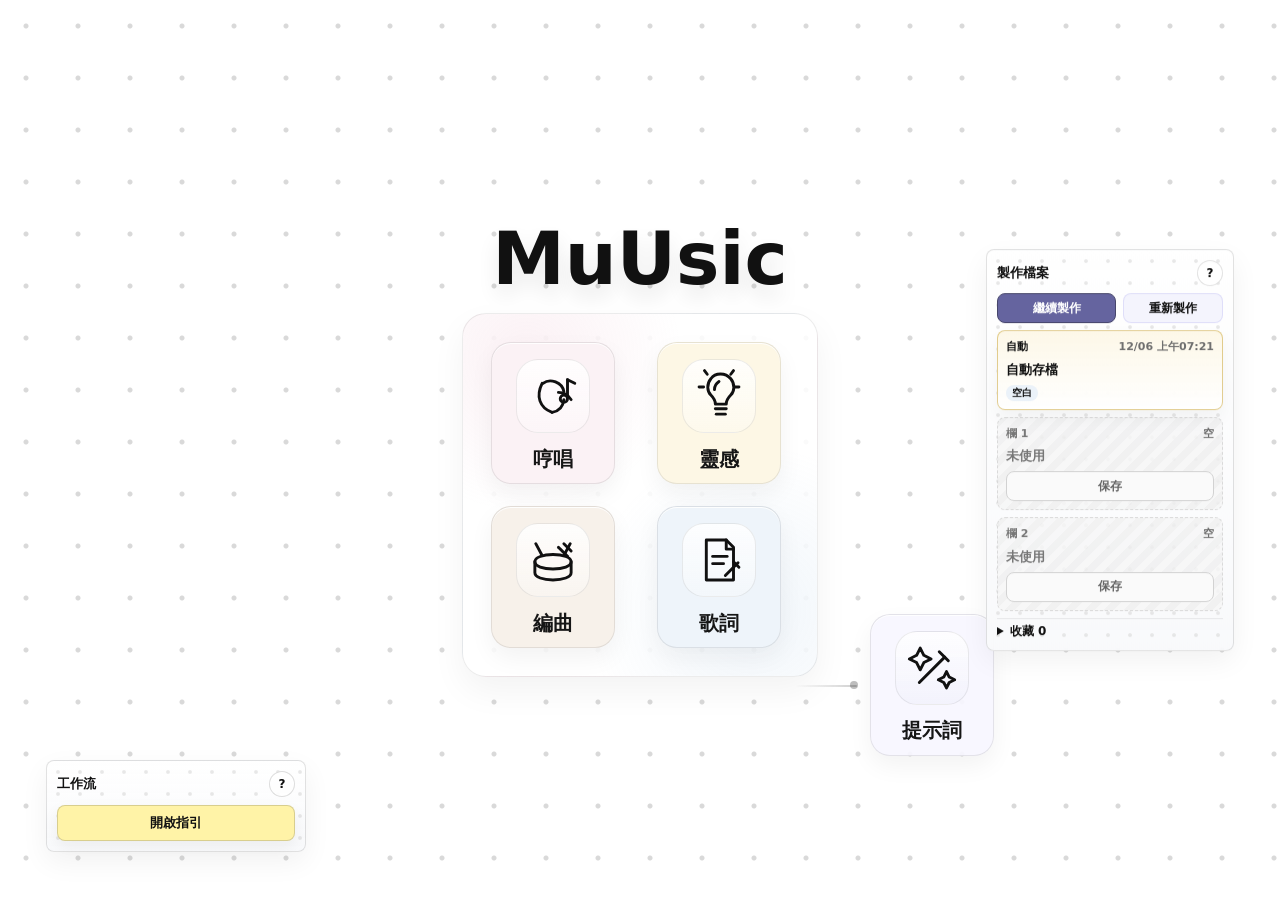
==== commit 86a80e46: "Refresh MuUsic visual system" ====
--- a/index.html
+++ b/index.html
@@ -3,8 +3,8 @@
   <head>
     <meta charset="UTF-8" />
     <meta name="viewport" content="width=device-width, initial-scale=1.0" />
-    <title>MotifLab - AI 音樂創作工作台</title>
-    <link rel="stylesheet" href="styles.css?v=20260601-guidefix1" />
+    <title>MuUsic - AI 音樂創作工作台</title>
+    <link rel="stylesheet" href="styles.css?v=20260606-art1" />
   </head>
   <body>
     <div class="app-shell">
@@ -12,7 +12,7 @@
         <div class="brand">
           <span class="brand-mark" aria-hidden="true">M</span>
           <div>
-            <strong>MotifLab</strong>
+            <strong>MuUsic</strong>
             <span>AI Music Studio</span>
           </div>
         </div>
@@ -24,34 +24,70 @@
 
           <div class="launcher-grid" aria-label="主要系統">
             <button class="system-launcher pos-humming" data-module-target="humming" type="button">
-              <span class="app-icon emoji-icon icon-humming" aria-hidden="true">
-                <span class="emoji-stack"><span>🗣️</span><span>🎵</span></span>
+              <span class="app-icon line-icon icon-humming" aria-hidden="true">
+                <svg viewBox="0 0 64 64">
+                  <path d="M21 18c8-6 21-1 23 9" />
+                  <path d="M20 18c-7 14-3 27 11 32" />
+                  <path d="M31 50c7-1 12-6 13-14" />
+                  <path d="M38 28c7 0 11 3 14 8" />
+                  <path d="M48 14v19" />
+                  <path d="M48 14l8 4" />
+                  <circle cx="44" cy="35" r="4" />
+                </svg>
               </span>
               <strong>哼唱</strong>
             </button>
             <button class="system-launcher pos-inspiration" data-module-target="inspiration" type="button">
-              <span class="app-icon emoji-icon icon-inspiration" aria-hidden="true">
-                <span>💡</span>
+              <span class="app-icon line-icon icon-inspiration" aria-hidden="true">
+                <svg viewBox="0 0 64 64">
+                  <path d="M23 31c-4-4-5-12 0-18 5-7 16-7 22 0 5 6 4 14 0 18-3 3-5 6-5 10H28c0-4-2-7-5-10Z" />
+                  <path d="M28 46h12" />
+                  <path d="M29 52h10" />
+                  <path d="M32 16c-3 2-5 5-5 9" />
+                  <path d="M15 22h-5" />
+                  <path d="M54 22h-5" />
+                  <path d="M19 8l-3-4" />
+                  <path d="M45 8l3-4" />
+                </svg>
               </span>
               <strong>靈感</strong>
             </button>
             <button class="system-launcher pos-arrangement" data-module-target="arrangement" type="button">
-              <span class="app-icon emoji-icon icon-arrangement" aria-hidden="true">
-                <span class="emoji-stack"><span>🥁</span><span>🎸</span></span>
+              <span class="app-icon line-icon icon-arrangement" aria-hidden="true">
+                <svg viewBox="0 0 64 64">
+                  <path d="M12 34c0-5 9-8 20-8s20 3 20 8-9 8-20 8-20-3-20-8Z" />
+                  <path d="M12 34v12c0 5 9 8 20 8s20-3 20-8V34" />
+                  <path d="M20 27 13 14" />
+                  <path d="M44 27 51 14" />
+                  <path d="M38 18l10 10" />
+                  <path d="M44 14l8 8" />
+                </svg>
               </span>
               <strong>編曲</strong>
             </button>
             <button class="system-launcher pos-lyrics" data-module-target="lyrics" type="button">
-              <span class="app-icon emoji-icon icon-lyrics" aria-hidden="true">
-                <span>📝</span>
+              <span class="app-icon line-icon icon-lyrics" aria-hidden="true">
+                <svg viewBox="0 0 64 64">
+                  <path d="M18 10h22l8 8v36H18Z" />
+                  <path d="M40 10v10h8" />
+                  <path d="M25 28h16" />
+                  <path d="M25 36h12" />
+                  <path d="M39 49 53 35" />
+                  <path d="M48 34l6 6" />
+                </svg>
               </span>
               <strong>歌詞</strong>
             </button>
           </div>
 
           <button class="system-launcher pos-prompt" data-module-target="prompt" type="button">
-            <span class="app-icon emoji-icon icon-prompt" aria-hidden="true">
-              <span>🪄</span>
+            <span class="app-icon line-icon icon-prompt" aria-hidden="true">
+              <svg viewBox="0 0 64 64">
+                <path d="M18 48 46 20" />
+                <path d="M40 14l10 10" />
+                <path d="M15 18l4-8 4 8 8 4-8 4-4 8-4-8-8-4Z" />
+                <path d="M45 42l3-6 3 6 6 3-6 3-3 6-3-6-6-3Z" />
+              </svg>
             </span>
             <strong>提示詞</strong>
           </button>
@@ -267,17 +303,17 @@
                 <div class="direction-columns">
                   <div class="direction-section">
                     <label>演唱視角</label>
-                    <input id="narratorInput" type="hidden" value="第一人稱，像把心事直接唱給某個人" />
+                    <input id="narratorInput" type="hidden" value="" />
                     <div class="choice-grid" id="narratorChoices"></div>
                   </div>
                   <div class="direction-section">
                     <label>歌詞口吻</label>
-                    <input id="lyricStyle" type="hidden" value="口語、親密、克制" />
+                    <input id="lyricStyle" type="hidden" value="" />
                     <div class="choice-grid" id="lyricStyleChoices"></div>
                   </div>
                   <div class="direction-section">
                     <label>段落骨架</label>
-                    <input id="songStructure" type="hidden" value="Verse - Pre Chorus - Chorus - Verse - Chorus - Bridge - Chorus" />
+                    <input id="songStructure" type="hidden" value="" />
                     <div class="choice-grid" id="songStructureChoices"></div>
                   </div>
                 </div>
@@ -331,16 +367,37 @@
                     <div class="list-head">
                       <h3>歌詞草稿</h3>
                       <div class="action-row compact-actions">
+                        <button id="undoDraftButton" class="ghost-action" type="button" disabled>
+                          <span aria-hidden="true">↶</span>撤銷覆蓋
+                        </button>
                         <button id="structureLyricsButton" class="ghost-action" type="button">
                           <span aria-hidden="true">↳</span>按骨架整理
                         </button>
                         <button id="draftLyricsButton" class="ghost-action" type="button">
-                          <span aria-hidden="true">▤</span>生成骨架
+                          <span aria-hidden="true">▤</span>生成草稿
                         </button>
-                        <button id="lyricsDoneButton" class="done-action" type="button" title="標記歌詞草稿完成" aria-label="標記歌詞草稿完成">✓</button>
                       </div>
                     </div>
-                    <textarea id="lyricsDraft" rows="18" placeholder="選擇段落骨架後，這裡會先出現主歌/副歌的寫作指引；也可以直接自己寫。"></textarea>
+                    <textarea id="lyricsDraft" rows="14" placeholder="這裡用來生成、重寫和試段落；喜歡的句子可以選中後收藏到下面。"></textarea>
+                  </div>
+                  <div class="lyrics-final-editor">
+                    <div class="list-head">
+                      <h3>正式歌詞</h3>
+                      <div class="action-row compact-actions">
+                        <button id="applyDraftToFinalButton" class="ghost-action" type="button">
+                          <span aria-hidden="true">↓</span>套用草稿
+                        </button>
+                        <button id="lyricsDoneButton" class="done-action" type="button" title="標記正式歌詞完成" aria-label="標記正式歌詞完成">✓</button>
+                      </div>
+                    </div>
+                    <textarea id="lyricsFinal" rows="10" placeholder="把確定要交給 AI 音樂工具的歌詞放這裡。可以自己改，也可以從草稿套用。"></textarea>
+                    <div class="lyric-snippet-box">
+                      <div class="field-head">
+                        <h3>收藏句子</h3>
+                        <span>保留生成時覺得好的片段</span>
+                      </div>
+                      <div id="lyricSnippetList" class="lyric-snippet-list"></div>
+                    </div>
                   </div>
                 </div>
               </section>
@@ -380,10 +437,12 @@
             <div class="arrangement-grid page-stack">
               <div class="arrangement-column chord-column">
                 <h3>和弦組合 <span class="tip" data-tip="幾個和弦輪流出現，形成歌曲的情緒底色。">?</span></h3>
+                <div class="arrangement-special-row" id="chordSpecials"></div>
                 <div class="card-grid" id="chordCards"></div>
               </div>
               <div class="arrangement-column drum-column">
                 <h3>鼓點節奏 <span class="tip" data-tip="鼓的重拍與小節奏，決定身體想不想跟著動。">?</span></h3>
+                <div class="arrangement-special-row" id="drumSpecials"></div>
                 <div class="card-grid" id="drumCards"></div>
               </div>
             </div>
@@ -454,8 +513,10 @@
 
     <div class="toast" id="toast" role="status" aria-live="polite"></div>
     <div class="guide-arrow-layer" id="guideArrowLayer"></div>
+    <button class="selection-popover" id="lyricSelectionPopover" type="button" hidden>收藏選中</button>
     <button class="floating-jump" id="floatingJumpButton" type="button" hidden>下一頁</button>
+    <button class="floating-alt-jump" id="floatingAltJumpButton" type="button" hidden>另一條線</button>
     <button class="floating-return" id="returnPromptButton" type="button" hidden>返回提示詞</button>
-    <script src="app.js?v=20260601-guidefix1"></script>
+    <script src="app.js?v=20260606-art1"></script>
   </body>
 </html>
--- a/styles.css
+++ b/styles.css
@@ -75,6 +75,15 @@
   cursor: pointer;
 }
 
+button:focus {
+  outline: none;
+}
+
+button:focus-visible {
+  outline: 2px solid color-mix(in srgb, var(--launcher-color, var(--module-color, #111111)) 58%, #111111);
+  outline-offset: 3px;
+}
+
 .app-shell {
   min-height: 100vh;
   position: relative;
@@ -208,9 +217,9 @@
   border: 1px solid rgba(17, 17, 17, 0.12);
   border-radius: 8px;
   background:
-    radial-gradient(circle, rgba(217, 217, 217, 0.74) 1.5px, transparent 2.5px) 0 0 / 22px 22px,
-    linear-gradient(180deg, rgba(255, 255, 255, 0.96), rgba(247, 249, 252, 0.92));
-  box-shadow: 0 14px 34px rgba(17, 17, 17, 0.07);
+    radial-gradient(circle, rgba(217, 217, 217, 0.62) 1.3px, transparent 2.4px) 0 0 / 22px 22px,
+    linear-gradient(180deg, rgba(255, 255, 255, 0.94), rgba(248, 249, 251, 0.9));
+  box-shadow: 0 10px 28px rgba(17, 17, 17, 0.055);
   backdrop-filter: blur(16px);
 }
 
@@ -288,10 +297,10 @@
   right: clamp(18px, 4vw, 46px);
   top: 50%;
   transform: translateY(-50%);
-  width: min(270px, calc(100vw - 40px));
+  width: min(248px, calc(100vw - 40px));
   padding: 10px;
   display: grid;
-  gap: 8px;
+  gap: 7px;
 }
 
 body.in-app .home-guide-card,
@@ -326,7 +335,7 @@
 }
 
 .save-dock button {
-  min-height: 32px;
+  min-height: 30px;
   border: 1px solid rgba(17, 17, 17, 0.12);
   border-radius: 8px;
   background: rgba(255, 255, 255, 0.9);
@@ -361,8 +370,8 @@
 .save-auto-card,
 .save-slot-card {
   display: grid;
-  gap: 7px;
-  padding: 9px;
+  gap: 6px;
+  padding: 8px;
   border: 1px dashed rgba(17, 17, 17, 0.16);
   border-radius: 8px;
   background: rgba(255, 255, 255, 0.58);
@@ -374,7 +383,7 @@
   border-color: color-mix(in srgb, #918ee8 38%, rgba(17, 17, 17, 0.18));
   background:
     linear-gradient(180deg, color-mix(in srgb, #918ee8 8%, #ffffff), rgba(255, 255, 255, 0.96));
-  box-shadow: 0 10px 24px rgba(17, 17, 17, 0.07);
+  box-shadow: 0 8px 18px rgba(17, 17, 17, 0.045);
 }
 
 .save-auto-card.filled {
@@ -388,7 +397,7 @@
   border-color: #d9d9d9;
   background:
     repeating-linear-gradient(135deg, rgba(17, 17, 17, 0.025) 0 7px, transparent 7px 14px),
-    #f3f3f3;
+    rgba(246, 246, 246, 0.78);
   box-shadow: none;
 }
 
@@ -538,15 +547,15 @@
   display: grid;
   grid-template-columns: repeat(2, 132px);
   justify-content: center;
-  gap: 24px 40px;
-  padding: 30px;
+  gap: 22px 34px;
+  padding: 28px;
   border: 1px solid rgba(17, 17, 17, 0.08);
-  border-radius: 30px;
+  border-radius: 24px;
   background:
     radial-gradient(circle at 18% 12%, rgba(231, 167, 189, 0.16), transparent 36%),
     radial-gradient(circle at 82% 82%, rgba(143, 183, 220, 0.13), transparent 40%),
     rgba(255, 255, 255, 0.86);
-  box-shadow: 0 18px 42px rgba(17, 17, 17, 0.055);
+  box-shadow: 0 14px 34px rgba(17, 17, 17, 0.052);
 }
 
 .map-title small {
@@ -560,12 +569,12 @@
   height: 142px;
   min-height: 0;
   border: 1px solid rgba(20, 20, 20, 0.09);
-  border-radius: 24px;
+  border-radius: 20px;
   padding: 12px 10px 10px;
   background: color-mix(in srgb, var(--launcher-color, #f1c84f) 15%, #ffffff);
   box-shadow:
     0 1px 0 rgba(255, 255, 255, 0.9) inset,
-    0 12px 30px rgba(0, 0, 0, 0.06);
+    0 10px 24px rgba(0, 0, 0, 0.052);
   color: var(--ink);
   text-align: center;
   display: grid;
@@ -581,12 +590,12 @@
 
 .system-launcher:hover,
 .system-launcher.active {
-  transform: translateY(-3px);
+  transform: translateY(-2px);
   border-color: color-mix(in srgb, var(--launcher-color, #111111) 62%, #111111);
   background: color-mix(in srgb, var(--launcher-color, #fff2a8) 24%, #ffffff);
   box-shadow:
     0 1px 0 rgba(255, 255, 255, 0.9) inset,
-    0 18px 34px rgba(0, 0, 0, 0.11);
+    0 15px 30px rgba(0, 0, 0, 0.095);
 }
 
 .system-launcher .app-icon {
@@ -614,6 +623,21 @@
   font-size: 42px;
   line-height: 1;
   background: rgba(255, 255, 255, 0.74);
+}
+
+.system-launcher .line-icon {
+  background:
+    linear-gradient(180deg, rgba(255, 255, 255, 0.86), color-mix(in srgb, var(--launcher-color) 11%, #ffffff));
+}
+
+.line-icon svg {
+  width: 58px;
+  height: 58px;
+  fill: none;
+  stroke: #111111;
+  stroke-width: 3.2;
+  stroke-linecap: round;
+  stroke-linejoin: round;
 }
 
 .emoji-stack {
@@ -686,7 +710,7 @@
 
 .system-launcher strong {
   font-size: 20px;
-  font-weight: 720;
+  font-weight: 820;
   line-height: 1.18;
 }
 
@@ -718,11 +742,27 @@
 }
 
 .pos-prompt::before {
-  display: none;
+  content: "";
+  position: absolute;
+  left: -76px;
+  top: 50%;
+  width: 62px;
+  height: 2px;
+  display: block;
+  border-radius: 999px;
+  background: linear-gradient(90deg, transparent, rgba(17, 17, 17, 0.2));
 }
 
 .pos-prompt::after {
-  display: none;
+  content: "";
+  position: absolute;
+  left: -21px;
+  top: calc(50% - 4px);
+  width: 8px;
+  height: 8px;
+  display: block;
+  border-radius: 999px;
+  background: rgba(17, 17, 17, 0.28);
 }
 
 .app-icon i {
@@ -1415,6 +1455,7 @@
 }
 
 .floating-jump,
+.floating-alt-jump,
 .floating-return {
   position: fixed;
   right: 22px;
@@ -1432,8 +1473,28 @@
   backdrop-filter: blur(12px);
 }
 
+.floating-alt-jump {
+  bottom: 72px;
+  border-style: dashed;
+  background: rgba(255, 255, 255, 0.86);
+}
+
 .floating-return {
-  bottom: 72px;
+  bottom: 122px;
+}
+
+.selection-popover {
+  position: fixed;
+  z-index: 82;
+  min-height: 34px;
+  padding: 0 12px;
+  border: 1px solid #111111;
+  border-radius: 999px;
+  background: #111111;
+  color: #ffffff;
+  font-size: 13px;
+  font-weight: 880;
+  box-shadow: 0 12px 30px rgba(17, 17, 17, 0.18);
 }
 
 .guide-arrow-layer {
@@ -2126,6 +2187,8 @@
   max-height: none;
   overflow: visible;
   padding-right: 2px;
+  display: grid;
+  grid-template-rows: auto 1fr;
 }
 
 .direction-section:nth-child(1) {
@@ -2142,11 +2205,13 @@
 
 .direction-section .choice-grid {
   grid-template-columns: 1fr;
+  grid-auto-rows: minmax(76px, 1fr);
   margin-bottom: 0;
 }
 
 .direction-section .choice-card {
-  min-height: 74px;
+  min-height: 76px;
+  height: 100%;
   border-color: color-mix(in srgb, var(--direction-color) 34%, var(--line));
   background: color-mix(in srgb, var(--direction-color) 8%, #ffffff);
 }
@@ -2187,8 +2252,8 @@
 
 .selected-keyword-shelf,
 .selected-keyword-list {
-  display: flex;
-  flex-wrap: wrap;
+  display: grid;
+  grid-template-columns: repeat(3, minmax(0, 1fr));
   gap: 7px;
 }
 
@@ -2203,9 +2268,10 @@
 }
 
 .lyrics-draft-layout {
-  grid-template-columns: minmax(210px, 0.44fr) minmax(0, 1fr);
+  grid-template-columns: minmax(210px, 0.42fr) minmax(0, 1fr);
+  grid-template-rows: auto auto;
   align-items: stretch;
-  min-height: 520px;
+  min-height: 820px;
 }
 
 .lyrics-writing-panel .mood-picker {
@@ -2245,14 +2311,15 @@
 }
 
 .linked-keywords {
-  display: flex;
-  flex-wrap: wrap;
+  display: grid;
+  grid-template-columns: repeat(3, minmax(0, 1fr));
   gap: 7px;
   margin-top: 10px;
 }
 
 .linked-keywords span,
 .linked-keyword-choice {
+  min-width: 0;
   padding: 6px 9px;
   border: 1px solid color-mix(in srgb, var(--keyword-color, var(--module-color)) 30%, var(--line));
   border-radius: 999px;
@@ -2260,6 +2327,7 @@
   color: var(--ink);
   font-size: 12px;
   font-weight: 780;
+  overflow-wrap: anywhere;
 }
 
 .linked-keyword-choice.selected {
@@ -2269,6 +2337,8 @@
 }
 
 .reference-panel {
+  grid-column: 1;
+  grid-row: 1 / 3;
   margin-top: 0;
   padding: 13px;
   border: 1px solid var(--line);
@@ -2277,14 +2347,87 @@
 }
 
 .lyrics-draft-editor {
-  display: grid;
-  grid-template-rows: auto minmax(0, 1fr);
+  grid-column: 2;
+  grid-row: 1;
+  display: grid;
+  grid-template-rows: auto minmax(320px, 1fr);
   gap: 10px;
   min-height: 0;
 }
 
-.lyrics-draft-editor textarea {
-  min-height: 100%;
+.lyrics-draft-editor textarea,
+.lyrics-final-editor textarea {
+  min-height: 320px;
+  height: 100%;
+}
+
+.lyrics-draft-editor,
+.lyrics-final-editor {
+  min-width: 0;
+}
+
+.lyrics-final-editor {
+  grid-column: 2;
+  grid-row: 2;
+  display: grid;
+  grid-template-rows: auto minmax(320px, 1fr) auto;
+  gap: 10px;
+  min-height: 0;
+}
+
+.lyric-snippet-box {
+  display: grid;
+  gap: 8px;
+  padding: 11px;
+  border: 1px solid color-mix(in srgb, var(--module-color) 28%, var(--line));
+  border-radius: 8px;
+  background: rgba(255, 255, 255, 0.74);
+}
+
+.lyric-snippet-list {
+  display: grid;
+  gap: 7px;
+  max-height: 220px;
+  overflow: auto;
+}
+
+.lyric-snippet-list p {
+  margin: 0;
+  color: var(--muted);
+  font-size: 13px;
+}
+
+.lyric-snippet {
+  display: grid;
+  grid-template-columns: minmax(0, 1fr) auto;
+  gap: 8px;
+  align-items: center;
+  padding: 8px 9px;
+  border: 1px solid color-mix(in srgb, var(--module-color) 24%, var(--line));
+  border-radius: 8px;
+  background: color-mix(in srgb, var(--module-color) 8%, #ffffff);
+}
+
+.lyric-snippet span {
+  min-width: 0;
+  overflow-wrap: anywhere;
+  font-size: 13px;
+  line-height: 1.45;
+}
+
+.lyric-snippet div {
+  display: flex;
+  gap: 5px;
+}
+
+.lyric-snippet button {
+  min-height: 28px;
+  border: 1px solid rgba(17, 17, 17, 0.14);
+  border-radius: 999px;
+  background: #ffffff;
+  color: #111111;
+  font-size: 12px;
+  font-weight: 850;
 }
 
 .compact-actions {
@@ -2403,16 +2546,65 @@
 .card-grid {
   display: grid;
   grid-template-columns: repeat(auto-fit, minmax(240px, 1fr));
-  grid-auto-rows: minmax(214px, 1fr);
+  grid-auto-rows: minmax(228px, 1fr);
   gap: 12px;
+}
+
+.arrangement-special-row {
+  display: grid;
+  grid-template-columns: repeat(auto-fit, minmax(150px, 1fr));
+  gap: 8px;
+  margin: 10px 0 12px;
+}
+
+.arrangement-special {
+  --preset-color: #111111;
+  min-height: 64px;
+  display: grid;
+  align-content: center;
+  gap: 3px;
+  border: 1px dashed color-mix(in srgb, var(--preset-color) 42%, var(--line));
+  border-radius: 8px;
+  background: color-mix(in srgb, var(--preset-color) 8%, #ffffff);
+  color: var(--ink);
+  padding: 8px 10px;
+  text-align: left;
+}
+
+.arrangement-special strong {
+  font-size: 13px;
+}
+
+.arrangement-special small {
+  min-width: 0;
+  color: var(--muted);
+  font-size: 11px;
+  line-height: 1.35;
+  overflow: hidden;
+  text-overflow: ellipsis;
+  white-space: nowrap;
+}
+
+.arrangement-special.generated {
+  border-style: solid;
+}
+
+.arrangement-special.play-only {
+  background: rgba(255, 255, 255, 0.78);
+}
+
+.arrangement-special.selected {
+  border-color: color-mix(in srgb, var(--preset-color) 78%, #111111);
+  background: color-mix(in srgb, var(--preset-color) 22%, #ffffff);
+  box-shadow: 0 0 0 3px color-mix(in srgb, var(--preset-color) 18%, transparent);
 }
 
 .music-card {
   --preset-color: #111111;
   display: grid;
-  grid-template-rows: auto minmax(52px, auto) 1fr;
+  grid-template-rows: auto 64px 1fr;
   gap: 11px;
-  min-height: 214px;
+  min-height: 228px;
   height: 100%;
   border: 1px solid color-mix(in srgb, var(--preset-color) 22%, var(--line));
   border-radius: 8px;
@@ -2509,6 +2701,8 @@
   display: flex;
   flex-wrap: wrap;
   gap: 7px;
+  align-content: start;
+  min-height: 64px;
 }
 
 .chord-line span {
@@ -2524,6 +2718,8 @@
   display: grid;
   grid-template-columns: repeat(16, 1fr);
   gap: 3px;
+  align-content: start;
+  min-height: 64px;
 }
 
 .step {
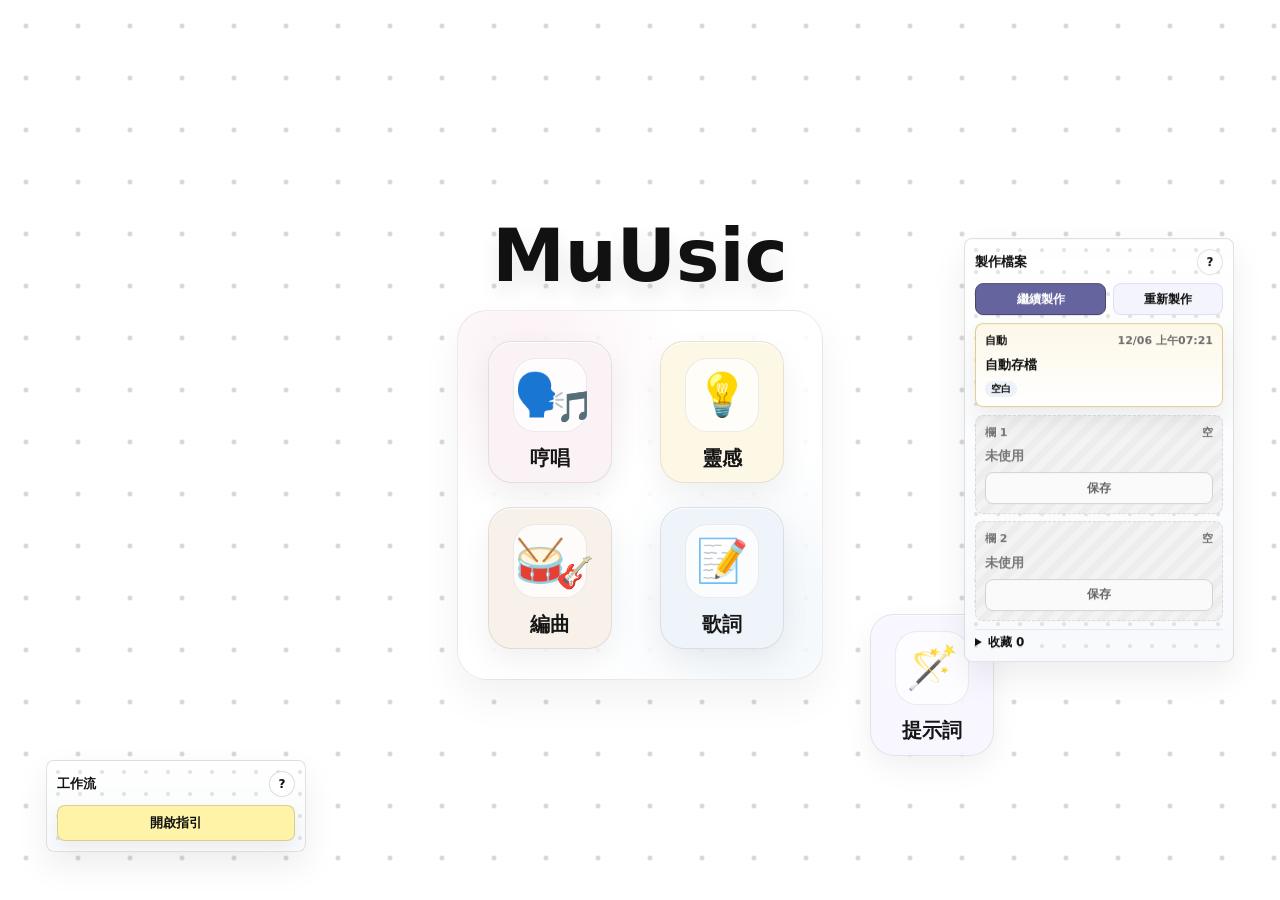
==== commit 093db78b: "Revert MuUsic art pass" ====
--- a/index.html
+++ b/index.html
@@ -4,7 +4,7 @@
     <meta charset="UTF-8" />
     <meta name="viewport" content="width=device-width, initial-scale=1.0" />
     <title>MuUsic - AI 音樂創作工作台</title>
-    <link rel="stylesheet" href="styles.css?v=20260606-art1" />
+    <link rel="stylesheet" href="styles.css?v=20260602-lyrics-arr1" />
   </head>
   <body>
     <div class="app-shell">
@@ -24,70 +24,34 @@
 
           <div class="launcher-grid" aria-label="主要系統">
             <button class="system-launcher pos-humming" data-module-target="humming" type="button">
-              <span class="app-icon line-icon icon-humming" aria-hidden="true">
-                <svg viewBox="0 0 64 64">
-                  <path d="M21 18c8-6 21-1 23 9" />
-                  <path d="M20 18c-7 14-3 27 11 32" />
-                  <path d="M31 50c7-1 12-6 13-14" />
-                  <path d="M38 28c7 0 11 3 14 8" />
-                  <path d="M48 14v19" />
-                  <path d="M48 14l8 4" />
-                  <circle cx="44" cy="35" r="4" />
-                </svg>
+              <span class="app-icon emoji-icon icon-humming" aria-hidden="true">
+                <span class="emoji-stack"><span>🗣️</span><span>🎵</span></span>
               </span>
               <strong>哼唱</strong>
             </button>
             <button class="system-launcher pos-inspiration" data-module-target="inspiration" type="button">
-              <span class="app-icon line-icon icon-inspiration" aria-hidden="true">
-                <svg viewBox="0 0 64 64">
-                  <path d="M23 31c-4-4-5-12 0-18 5-7 16-7 22 0 5 6 4 14 0 18-3 3-5 6-5 10H28c0-4-2-7-5-10Z" />
-                  <path d="M28 46h12" />
-                  <path d="M29 52h10" />
-                  <path d="M32 16c-3 2-5 5-5 9" />
-                  <path d="M15 22h-5" />
-                  <path d="M54 22h-5" />
-                  <path d="M19 8l-3-4" />
-                  <path d="M45 8l3-4" />
-                </svg>
+              <span class="app-icon emoji-icon icon-inspiration" aria-hidden="true">
+                <span>💡</span>
               </span>
               <strong>靈感</strong>
             </button>
             <button class="system-launcher pos-arrangement" data-module-target="arrangement" type="button">
-              <span class="app-icon line-icon icon-arrangement" aria-hidden="true">
-                <svg viewBox="0 0 64 64">
-                  <path d="M12 34c0-5 9-8 20-8s20 3 20 8-9 8-20 8-20-3-20-8Z" />
-                  <path d="M12 34v12c0 5 9 8 20 8s20-3 20-8V34" />
-                  <path d="M20 27 13 14" />
-                  <path d="M44 27 51 14" />
-                  <path d="M38 18l10 10" />
-                  <path d="M44 14l8 8" />
-                </svg>
+              <span class="app-icon emoji-icon icon-arrangement" aria-hidden="true">
+                <span class="emoji-stack"><span>🥁</span><span>🎸</span></span>
               </span>
               <strong>編曲</strong>
             </button>
             <button class="system-launcher pos-lyrics" data-module-target="lyrics" type="button">
-              <span class="app-icon line-icon icon-lyrics" aria-hidden="true">
-                <svg viewBox="0 0 64 64">
-                  <path d="M18 10h22l8 8v36H18Z" />
-                  <path d="M40 10v10h8" />
-                  <path d="M25 28h16" />
-                  <path d="M25 36h12" />
-                  <path d="M39 49 53 35" />
-                  <path d="M48 34l6 6" />
-                </svg>
+              <span class="app-icon emoji-icon icon-lyrics" aria-hidden="true">
+                <span>📝</span>
               </span>
               <strong>歌詞</strong>
             </button>
           </div>
 
           <button class="system-launcher pos-prompt" data-module-target="prompt" type="button">
-            <span class="app-icon line-icon icon-prompt" aria-hidden="true">
-              <svg viewBox="0 0 64 64">
-                <path d="M18 48 46 20" />
-                <path d="M40 14l10 10" />
-                <path d="M15 18l4-8 4 8 8 4-8 4-4 8-4-8-8-4Z" />
-                <path d="M45 42l3-6 3 6 6 3-6 3-3 6-3-6-6-3Z" />
-              </svg>
+            <span class="app-icon emoji-icon icon-prompt" aria-hidden="true">
+              <span>🪄</span>
             </span>
             <strong>提示詞</strong>
           </button>
@@ -517,6 +481,6 @@
     <button class="floating-jump" id="floatingJumpButton" type="button" hidden>下一頁</button>
     <button class="floating-alt-jump" id="floatingAltJumpButton" type="button" hidden>另一條線</button>
     <button class="floating-return" id="returnPromptButton" type="button" hidden>返回提示詞</button>
-    <script src="app.js?v=20260606-art1"></script>
+    <script src="app.js?v=20260602-lyrics-arr1"></script>
   </body>
 </html>
--- a/styles.css
+++ b/styles.css
@@ -75,15 +75,6 @@
   cursor: pointer;
 }
 
-button:focus {
-  outline: none;
-}
-
-button:focus-visible {
-  outline: 2px solid color-mix(in srgb, var(--launcher-color, var(--module-color, #111111)) 58%, #111111);
-  outline-offset: 3px;
-}
-
 .app-shell {
   min-height: 100vh;
   position: relative;
@@ -217,9 +208,9 @@
   border: 1px solid rgba(17, 17, 17, 0.12);
   border-radius: 8px;
   background:
-    radial-gradient(circle, rgba(217, 217, 217, 0.62) 1.3px, transparent 2.4px) 0 0 / 22px 22px,
-    linear-gradient(180deg, rgba(255, 255, 255, 0.94), rgba(248, 249, 251, 0.9));
-  box-shadow: 0 10px 28px rgba(17, 17, 17, 0.055);
+    radial-gradient(circle, rgba(217, 217, 217, 0.74) 1.5px, transparent 2.5px) 0 0 / 22px 22px,
+    linear-gradient(180deg, rgba(255, 255, 255, 0.96), rgba(247, 249, 252, 0.92));
+  box-shadow: 0 14px 34px rgba(17, 17, 17, 0.07);
   backdrop-filter: blur(16px);
 }
 
@@ -297,10 +288,10 @@
   right: clamp(18px, 4vw, 46px);
   top: 50%;
   transform: translateY(-50%);
-  width: min(248px, calc(100vw - 40px));
+  width: min(270px, calc(100vw - 40px));
   padding: 10px;
   display: grid;
-  gap: 7px;
+  gap: 8px;
 }
 
 body.in-app .home-guide-card,
@@ -335,7 +326,7 @@
 }
 
 .save-dock button {
-  min-height: 30px;
+  min-height: 32px;
   border: 1px solid rgba(17, 17, 17, 0.12);
   border-radius: 8px;
   background: rgba(255, 255, 255, 0.9);
@@ -370,8 +361,8 @@
 .save-auto-card,
 .save-slot-card {
   display: grid;
-  gap: 6px;
-  padding: 8px;
+  gap: 7px;
+  padding: 9px;
   border: 1px dashed rgba(17, 17, 17, 0.16);
   border-radius: 8px;
   background: rgba(255, 255, 255, 0.58);
@@ -383,7 +374,7 @@
   border-color: color-mix(in srgb, #918ee8 38%, rgba(17, 17, 17, 0.18));
   background:
     linear-gradient(180deg, color-mix(in srgb, #918ee8 8%, #ffffff), rgba(255, 255, 255, 0.96));
-  box-shadow: 0 8px 18px rgba(17, 17, 17, 0.045);
+  box-shadow: 0 10px 24px rgba(17, 17, 17, 0.07);
 }
 
 .save-auto-card.filled {
@@ -397,7 +388,7 @@
   border-color: #d9d9d9;
   background:
     repeating-linear-gradient(135deg, rgba(17, 17, 17, 0.025) 0 7px, transparent 7px 14px),
-    rgba(246, 246, 246, 0.78);
+    #f3f3f3;
   box-shadow: none;
 }
 
@@ -547,15 +538,15 @@
   display: grid;
   grid-template-columns: repeat(2, 132px);
   justify-content: center;
-  gap: 22px 34px;
-  padding: 28px;
+  gap: 24px 40px;
+  padding: 30px;
   border: 1px solid rgba(17, 17, 17, 0.08);
-  border-radius: 24px;
+  border-radius: 30px;
   background:
     radial-gradient(circle at 18% 12%, rgba(231, 167, 189, 0.16), transparent 36%),
     radial-gradient(circle at 82% 82%, rgba(143, 183, 220, 0.13), transparent 40%),
     rgba(255, 255, 255, 0.86);
-  box-shadow: 0 14px 34px rgba(17, 17, 17, 0.052);
+  box-shadow: 0 18px 42px rgba(17, 17, 17, 0.055);
 }
 
 .map-title small {
@@ -569,12 +560,12 @@
   height: 142px;
   min-height: 0;
   border: 1px solid rgba(20, 20, 20, 0.09);
-  border-radius: 20px;
+  border-radius: 24px;
   padding: 12px 10px 10px;
   background: color-mix(in srgb, var(--launcher-color, #f1c84f) 15%, #ffffff);
   box-shadow:
     0 1px 0 rgba(255, 255, 255, 0.9) inset,
-    0 10px 24px rgba(0, 0, 0, 0.052);
+    0 12px 30px rgba(0, 0, 0, 0.06);
   color: var(--ink);
   text-align: center;
   display: grid;
@@ -590,12 +581,12 @@
 
 .system-launcher:hover,
 .system-launcher.active {
-  transform: translateY(-2px);
+  transform: translateY(-3px);
   border-color: color-mix(in srgb, var(--launcher-color, #111111) 62%, #111111);
   background: color-mix(in srgb, var(--launcher-color, #fff2a8) 24%, #ffffff);
   box-shadow:
     0 1px 0 rgba(255, 255, 255, 0.9) inset,
-    0 15px 30px rgba(0, 0, 0, 0.095);
+    0 18px 34px rgba(0, 0, 0, 0.11);
 }
 
 .system-launcher .app-icon {
@@ -623,21 +614,6 @@
   font-size: 42px;
   line-height: 1;
   background: rgba(255, 255, 255, 0.74);
-}
-
-.system-launcher .line-icon {
-  background:
-    linear-gradient(180deg, rgba(255, 255, 255, 0.86), color-mix(in srgb, var(--launcher-color) 11%, #ffffff));
-}
-
-.line-icon svg {
-  width: 58px;
-  height: 58px;
-  fill: none;
-  stroke: #111111;
-  stroke-width: 3.2;
-  stroke-linecap: round;
-  stroke-linejoin: round;
 }
 
 .emoji-stack {
@@ -710,7 +686,7 @@
 
 .system-launcher strong {
   font-size: 20px;
-  font-weight: 820;
+  font-weight: 720;
   line-height: 1.18;
 }
 
@@ -742,27 +718,11 @@
 }
 
 .pos-prompt::before {
-  content: "";
-  position: absolute;
-  left: -76px;
-  top: 50%;
-  width: 62px;
-  height: 2px;
-  display: block;
-  border-radius: 999px;
-  background: linear-gradient(90deg, transparent, rgba(17, 17, 17, 0.2));
+  display: none;
 }
 
 .pos-prompt::after {
-  content: "";
-  position: absolute;
-  left: -21px;
-  top: calc(50% - 4px);
-  width: 8px;
-  height: 8px;
-  display: block;
-  border-radius: 999px;
-  background: rgba(17, 17, 17, 0.28);
+  display: none;
 }
 
 .app-icon i {
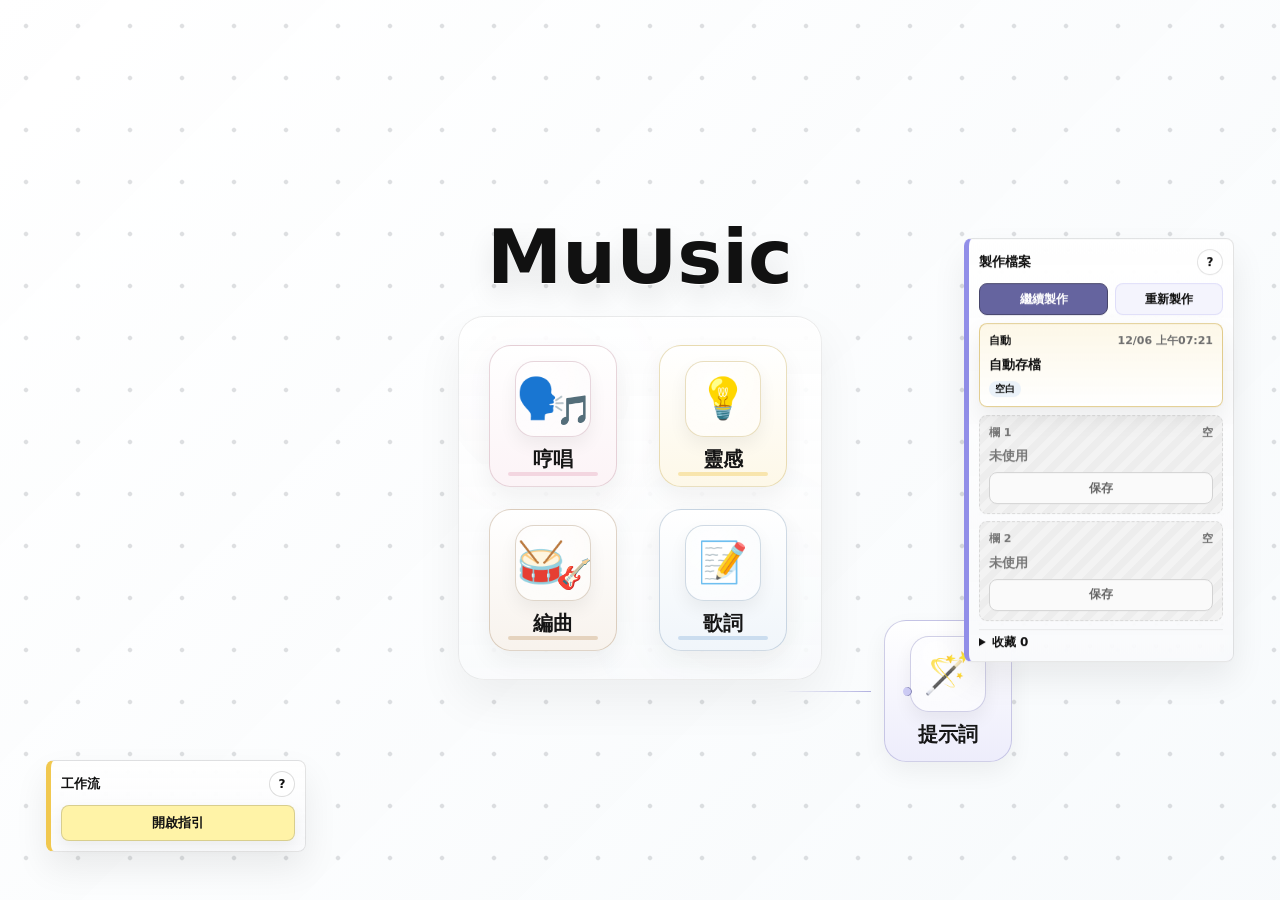
==== commit 7fed7bbb: "Tune MuUsic visuals and Suno extension" ====
--- a/index.html
+++ b/index.html
@@ -4,7 +4,7 @@
     <meta charset="UTF-8" />
     <meta name="viewport" content="width=device-width, initial-scale=1.0" />
     <title>MuUsic - AI 音樂創作工作台</title>
-    <link rel="stylesheet" href="styles.css?v=20260602-lyrics-arr1" />
+    <link rel="stylesheet" href="styles.css?v=20260620-visual-tune1" />
   </head>
   <body>
     <div class="app-shell">
--- a/styles.css
+++ b/styles.css
@@ -505,10 +505,19 @@
   right: 0;
   top: calc(100% + 8px);
   bottom: auto;
-  z-index: 240;
+  z-index: 320;
   width: min(260px, calc(100vw - 40px));
   text-align: left;
   white-space: normal;
+}
+
+.save-primary-actions .has-tip {
+  z-index: 5;
+}
+
+.save-primary-actions .has-tip::after {
+  top: auto;
+  bottom: calc(100% + 8px);
 }
 
 .save-dock .has-tip:hover::after {
@@ -3066,6 +3075,536 @@
   transform: translateY(0);
 }
 
+/* Visual tune 2026-06-20: restrained paper studio polish. */
+:root {
+  --line: #d8dbe2;
+  --panel: rgba(255, 255, 255, 0.94);
+  --mist: #f7f8fa;
+  --shadow: 0 18px 38px rgba(18, 24, 32, 0.075);
+  --soft-shadow: 0 8px 22px rgba(18, 24, 32, 0.055);
+  --pressed-shadow: 0 0 0 3px rgba(17, 17, 17, 0.075);
+}
+
+body {
+  background:
+    radial-gradient(circle, rgba(120, 125, 132, 0.24) 1.6px, transparent 2.8px) 0 0 / 52px 52px,
+    linear-gradient(135deg, rgba(255, 255, 255, 0.98), rgba(247, 250, 252, 0.94));
+}
+
+body::before {
+  mix-blend-mode: multiply;
+}
+
+.command-deck {
+  padding: clamp(22px, 4.5vw, 50px);
+}
+
+.system-map {
+  width: min(780px, 100%);
+  gap: 20px;
+}
+
+.logo-word {
+  font-size: clamp(54px, 5.9vw, 78px);
+  text-shadow:
+    0 1px 0 #ffffff,
+    0 14px 28px rgba(17, 17, 17, 0.1);
+}
+
+.launcher-grid {
+  gap: 22px 38px;
+  padding: 28px 30px;
+  border-color: rgba(17, 17, 17, 0.075);
+  border-radius: 26px;
+  background:
+    linear-gradient(180deg, rgba(255, 255, 255, 0.92), rgba(250, 251, 252, 0.86)),
+    radial-gradient(circle at 22% 20%, rgba(231, 167, 189, 0.16), transparent 36%),
+    radial-gradient(circle at 76% 78%, rgba(143, 183, 220, 0.13), transparent 42%);
+  box-shadow:
+    0 1px 0 rgba(255, 255, 255, 0.95) inset,
+    0 20px 48px rgba(17, 17, 17, 0.06);
+}
+
+.system-launcher {
+  width: 128px;
+  height: 142px;
+  border-color: color-mix(in srgb, var(--launcher-color, #111111) 26%, rgba(17, 17, 17, 0.1));
+  border-radius: 22px;
+  background:
+    linear-gradient(180deg, #ffffff, color-mix(in srgb, var(--launcher-color, #f1c84f) 13%, #ffffff));
+  box-shadow:
+    0 1px 0 rgba(255, 255, 255, 0.98) inset,
+    0 10px 24px rgba(17, 17, 17, 0.055);
+}
+
+.system-launcher::after {
+  content: "";
+  position: absolute;
+  left: 18px;
+  right: 18px;
+  bottom: 10px;
+  height: 4px;
+  border-radius: 999px;
+  background: color-mix(in srgb, var(--launcher-color, #111111) 58%, #ffffff);
+  opacity: 0.75;
+}
+
+.system-launcher:hover,
+.system-launcher.active {
+  transform: translateY(-4px);
+  border-color: color-mix(in srgb, var(--launcher-color, #111111) 66%, rgba(17, 17, 17, 0.16));
+  background:
+    linear-gradient(180deg, #ffffff, color-mix(in srgb, var(--launcher-color, #f1c84f) 22%, #ffffff));
+  box-shadow:
+    0 1px 0 rgba(255, 255, 255, 1) inset,
+    0 18px 34px rgba(17, 17, 17, 0.105);
+}
+
+.system-launcher .app-icon {
+  width: 76px;
+  height: 76px;
+  border-radius: 19px;
+  border-color: color-mix(in srgb, var(--launcher-color, #111111) 24%, rgba(17, 17, 17, 0.1));
+  background:
+    radial-gradient(circle at 34% 24%, rgba(255, 255, 255, 0.94), rgba(255, 255, 255, 0.52)),
+    color-mix(in srgb, var(--launcher-color, #f1c84f) 10%, #ffffff);
+  box-shadow:
+    0 1px 0 rgba(255, 255, 255, 0.92) inset,
+    0 8px 18px rgba(17, 17, 17, 0.06);
+}
+
+.system-launcher .emoji-icon {
+  font-size: 40px;
+}
+
+.system-launcher strong {
+  align-self: start;
+  font-weight: 820;
+}
+
+.pos-prompt {
+  bottom: 18px;
+  right: clamp(4px, 1.4vw, 22px);
+  background:
+    linear-gradient(180deg, #ffffff, color-mix(in srgb, #918ee8 16%, #ffffff));
+}
+
+.pos-prompt::before {
+  content: "";
+  display: block;
+  position: absolute;
+  right: calc(100% + 14px);
+  top: 50%;
+  width: clamp(48px, 7vw, 96px);
+  height: 1px;
+  background:
+    linear-gradient(90deg, transparent, color-mix(in srgb, #918ee8 52%, rgba(17, 17, 17, 0.16)));
+}
+
+.pos-prompt::after {
+  content: "";
+  display: block;
+  position: absolute;
+  right: calc(100% + 8px);
+  top: calc(50% - 4px);
+  width: 8px;
+  height: 8px;
+  border-top: 1.5px solid color-mix(in srgb, #918ee8 66%, #111111);
+  border-right: 1.5px solid color-mix(in srgb, #918ee8 66%, #111111);
+  transform: rotate(45deg);
+}
+
+.home-guide-card,
+.save-dock {
+  border-color: rgba(17, 17, 17, 0.11);
+  background:
+    linear-gradient(180deg, rgba(255, 255, 255, 0.96), rgba(249, 250, 252, 0.93)),
+    radial-gradient(circle, rgba(217, 217, 217, 0.56) 1.4px, transparent 2.6px) 0 0 / 22px 22px;
+  box-shadow:
+    0 1px 0 rgba(255, 255, 255, 0.98) inset,
+    0 16px 34px rgba(17, 17, 17, 0.075);
+}
+
+.home-guide-card {
+  border-left: 5px solid #f1c84f;
+}
+
+.save-dock {
+  border-left: 5px solid #918ee8;
+}
+
+.guide-mode-button,
+.save-dock button {
+  transition:
+    transform 0.14s ease,
+    border-color 0.14s ease,
+    background 0.14s ease,
+    box-shadow 0.14s ease;
+}
+
+.guide-mode-button:hover,
+.save-dock button:hover {
+  transform: translateY(-1px);
+  box-shadow: var(--soft-shadow);
+}
+
+.save-auto-card,
+.save-slot-card,
+.idea-card,
+.linked-idea-card,
+.lyric-snippet,
+.summary-block,
+.choice-card,
+.music-card,
+.arrangement-special {
+  box-shadow: 0 1px 0 rgba(255, 255, 255, 0.86) inset;
+}
+
+.topbar {
+  border-bottom-color: rgba(17, 17, 17, 0.08);
+  background: rgba(255, 255, 255, 0.84);
+  box-shadow: 0 8px 24px rgba(17, 17, 17, 0.045);
+}
+
+.module-switcher {
+  border-color: rgba(17, 17, 17, 0.1);
+  background: rgba(255, 255, 255, 0.82);
+  box-shadow: 0 1px 0 rgba(255, 255, 255, 0.9) inset;
+}
+
+.module-switcher button.active {
+  background: color-mix(in srgb, var(--nav-color) 30%, #ffffff);
+  box-shadow:
+    0 0 0 1px color-mix(in srgb, var(--nav-color) 42%, transparent) inset,
+    0 5px 12px color-mix(in srgb, var(--nav-color) 12%, transparent);
+}
+
+.global-play-button {
+  min-height: 38px;
+  border-color: rgba(17, 17, 17, 0.12);
+  background: rgba(255, 255, 255, 0.9);
+  box-shadow: var(--soft-shadow);
+}
+
+.global-play-button svg {
+  width: 20px;
+  height: 20px;
+  padding: 4px;
+  border-radius: 50%;
+  background: #111111;
+  color: #ffffff;
+  fill: currentColor;
+}
+
+.global-player.is-playing .global-play-button {
+  border-color: color-mix(in srgb, var(--selected-chord-color) 48%, #111111);
+  background:
+    linear-gradient(90deg, color-mix(in srgb, var(--selected-chord-color) 13%, #ffffff), #ffffff);
+}
+
+.workspace {
+  padding-top: 72px;
+}
+
+.module-head {
+  padding: 16px 0 4px;
+  margin-bottom: 14px;
+  border-bottom: 1px solid color-mix(in srgb, var(--module-color, #111111) 22%, rgba(17, 17, 17, 0.08));
+}
+
+.module-head h2 {
+  display: inline-flex;
+  align-items: center;
+  gap: 10px;
+  font-size: clamp(28px, 2.7vw, 38px);
+}
+
+.module-head h2::before {
+  content: "";
+  width: 12px;
+  height: 32px;
+  border-radius: 999px;
+  background: color-mix(in srgb, var(--module-color, #111111) 62%, #ffffff);
+  box-shadow: 0 0 0 4px color-mix(in srgb, var(--module-color, #111111) 13%, transparent);
+}
+
+.eyebrow {
+  color: color-mix(in srgb, var(--module-color, #111111) 74%, #111111);
+}
+
+.tool-panel,
+.project-card {
+  border-color: color-mix(in srgb, var(--module-color, #111111) 18%, rgba(17, 17, 17, 0.13));
+  background:
+    linear-gradient(180deg, rgba(255, 255, 255, 0.96), rgba(255, 255, 255, 0.9));
+  box-shadow: var(--shadow);
+}
+
+.module-panel .tool-panel,
+.module-panel .source-card,
+.module-panel .linked-notes,
+.module-panel .prompt-note,
+.module-panel .prompt-summary-card,
+.module-panel .summary-block,
+.module-panel .filter-panel,
+.module-panel .direction-box,
+.module-panel .api-note,
+.module-panel .audio-state,
+.module-panel .reference-panel,
+.module-panel .lyric-guide,
+.module-panel .metric-grid div {
+  background:
+    linear-gradient(180deg, color-mix(in srgb, var(--module-color) 7%, #ffffff), rgba(255, 255, 255, 0.94));
+}
+
+.tool-panel::before,
+.arrangement-column::before,
+.prompt-summary-card::before {
+  content: "";
+  position: absolute;
+  left: 14px;
+  right: 14px;
+  top: -1px;
+  height: 4px;
+  border-radius: 999px;
+  background: color-mix(in srgb, var(--module-color, #111111) 48%, #ffffff);
+  opacity: 0.78;
+}
+
+.arrangement-column,
+.prompt-summary-card {
+  position: relative;
+}
+
+.source-card,
+.drop-zone,
+.record-panel,
+.metric-grid div,
+.melody-result-grid div,
+.direction-box,
+.api-note,
+.audio-state,
+.filter-panel,
+.reference-panel,
+.linked-notes,
+.prompt-note,
+.summary-block {
+  box-shadow: 0 1px 0 rgba(255, 255, 255, 0.9) inset;
+}
+
+.primary-action,
+.ghost-action,
+.icon-button,
+.done-action,
+.tiny-action,
+.choice-card,
+.mood-chip,
+.filter-chip,
+.chip,
+.keyword-token,
+.keyword-add-button {
+  transition:
+    transform 0.14s ease,
+    border-color 0.14s ease,
+    background 0.14s ease,
+    box-shadow 0.14s ease;
+}
+
+.primary-action {
+  background:
+    linear-gradient(180deg, #232323, #111111);
+  box-shadow: 0 8px 18px rgba(17, 17, 17, 0.12);
+}
+
+.primary-action:hover,
+.ghost-action:hover,
+.choice-card:hover,
+.mood-chip:hover,
+.filter-chip:hover,
+.chip:hover,
+.tiny-action:hover {
+  transform: translateY(-1px);
+}
+
+.ghost-action,
+.icon-button,
+.done-action,
+.tiny-action {
+  border-color: rgba(17, 17, 17, 0.13);
+  background: rgba(255, 255, 255, 0.88);
+}
+
+input:focus,
+textarea:focus {
+  border-color: color-mix(in srgb, var(--module-color, #111111) 62%, #111111);
+  box-shadow: 0 0 0 3px color-mix(in srgb, var(--module-color, #111111) 15%, transparent);
+}
+
+.choice-card {
+  border-color: color-mix(in srgb, var(--module-color, #111111) 22%, var(--line));
+  background:
+    linear-gradient(90deg, color-mix(in srgb, var(--module-color, #111111) 7%, #ffffff), #ffffff 38%);
+}
+
+.choice-card::before {
+  content: "";
+  position: absolute;
+  left: -1px;
+  top: 10px;
+  bottom: 10px;
+  width: 4px;
+  border-radius: 999px;
+  background: color-mix(in srgb, var(--module-color, #111111) 35%, #ffffff);
+}
+
+.choice-card.active {
+  border-color: color-mix(in srgb, var(--module-color, #111111) 62%, #111111);
+  background:
+    linear-gradient(90deg, color-mix(in srgb, var(--module-color, #111111) 18%, #ffffff), #ffffff 54%);
+  box-shadow: 0 0 0 3px color-mix(in srgb, var(--module-color, #111111) 16%, transparent);
+}
+
+.mood-chip,
+.filter-chip,
+.chip,
+.keyword-token,
+.linked-keyword-choice,
+.linked-keywords span {
+  border-color: color-mix(in srgb, var(--chip-color, var(--module-color, #111111)) 24%, var(--line));
+  background:
+    linear-gradient(180deg, color-mix(in srgb, var(--chip-color, var(--module-color, #111111)) 8%, #ffffff), rgba(255, 255, 255, 0.96));
+}
+
+.idea-card,
+.linked-idea-card,
+.lyric-snippet,
+.reference-panel,
+.prompt-summary-card,
+.music-card {
+  background:
+    linear-gradient(180deg, rgba(255, 255, 255, 0.98), color-mix(in srgb, var(--module-color, #111111) 5%, #ffffff));
+}
+
+.idea-card.selected,
+.idea-card.reviewed {
+  border-color: color-mix(in srgb, var(--idea-library-color, #f1c84f) 58%, #111111);
+  box-shadow:
+    0 0 0 3px color-mix(in srgb, var(--idea-library-color, #f1c84f) 16%, transparent),
+    var(--soft-shadow);
+}
+
+.lyrics-left-panel,
+.lyrics-right-panel,
+.arrangement-column,
+.prompt-provider-panel,
+.prompt-panel {
+  box-shadow: var(--shadow);
+}
+
+.lyrics-draft-layout {
+  gap: 14px;
+}
+
+.lyrics-draft-editor,
+.lyrics-final-editor {
+  padding: 10px;
+  border: 1px solid color-mix(in srgb, var(--module-color) 18%, var(--line));
+  border-radius: 8px;
+  background: rgba(255, 255, 255, 0.62);
+}
+
+.lyrics-draft-editor textarea,
+.lyrics-final-editor textarea,
+.prompt-panel textarea,
+.prompt-note textarea {
+  border-color: color-mix(in srgb, var(--module-color, #111111) 18%, var(--line));
+  background: rgba(255, 255, 255, 0.96);
+}
+
+.arrangement-column {
+  padding: 16px;
+  box-shadow: var(--shadow);
+}
+
+.card-grid {
+  gap: 14px;
+}
+
+.music-card {
+  border-color: color-mix(in srgb, var(--preset-color) 26%, var(--line));
+  background:
+    linear-gradient(135deg, color-mix(in srgb, var(--preset-color) 13%, #ffffff), #ffffff 48%);
+  box-shadow: var(--soft-shadow);
+}
+
+.music-card.recommended {
+  box-shadow:
+    0 0 0 3px color-mix(in srgb, var(--preset-color) 18%, transparent),
+    var(--soft-shadow);
+}
+
+.music-card.selected {
+  box-shadow:
+    0 0 0 4px color-mix(in srgb, var(--preset-color) 26%, transparent),
+    0 18px 34px color-mix(in srgb, var(--preset-color) 16%, transparent);
+}
+
+.arrangement-special {
+  background:
+    linear-gradient(180deg, color-mix(in srgb, var(--preset-color) 10%, #ffffff), rgba(255, 255, 255, 0.94));
+}
+
+.prompt-notes-grid {
+  gap: 14px;
+}
+
+.prompt-summary-card {
+  border-color: color-mix(in srgb, var(--module-color) 30%, var(--line));
+  box-shadow: var(--soft-shadow);
+}
+
+.prompt-layout {
+  gap: 20px;
+}
+
+.guide-panel {
+  border-color: rgba(226, 196, 67, 0.5);
+  background:
+    linear-gradient(90deg, rgba(255, 245, 184, 0.84), rgba(255, 250, 221, 0.64));
+  box-shadow: 0 8px 22px rgba(17, 17, 17, 0.06);
+}
+
+.home-guide-callout {
+  width: min(158px, calc(100vw - 28px));
+  background: rgba(255, 245, 184, 0.78);
+  box-shadow: 0 8px 20px rgba(17, 17, 17, 0.075);
+}
+
+.toast {
+  left: 22px;
+  bottom: 28px;
+  z-index: 90;
+  border: 1px solid rgba(255, 255, 255, 0.12);
+  background: rgba(17, 17, 17, 0.92);
+  box-shadow: 0 14px 34px rgba(17, 17, 17, 0.16);
+  backdrop-filter: blur(10px);
+}
+
+.floating-jump,
+.floating-alt-jump,
+.floating-return {
+  z-index: 86;
+  border-color: rgba(17, 17, 17, 0.13);
+  background: rgba(255, 255, 255, 0.92);
+  box-shadow: 0 12px 28px rgba(17, 17, 17, 0.105);
+}
+
+.floating-jump {
+  border-color: #111111;
+  background: #111111;
+  color: #ffffff;
+}
+
 @media (max-width: 1180px) {
   .app-shell {
     display: block;
@@ -3192,7 +3731,7 @@
 
   .launcher-grid {
     width: 100%;
-    grid-template-columns: 1fr 1fr;
+    grid-template-columns: repeat(2, minmax(0, 1fr));
     gap: 16px;
     padding: 32px 14px 16px;
     border-radius: 22px;
@@ -3202,10 +3741,16 @@
     position: relative;
     left: auto;
     top: auto;
+    min-width: 0;
     width: 100%;
     height: auto;
     aspect-ratio: 1;
     margin: 0;
+  }
+
+  .system-launcher .app-icon {
+    width: min(72px, 42vw);
+    height: min(72px, 42vw);
   }
 
   .pos-prompt {
@@ -3219,6 +3764,12 @@
     margin: 0;
   }
 
+  .pos-prompt::before,
+  .pos-prompt::after,
+  .system-launcher::after {
+    display: none;
+  }
+
   .prompt-notes-grid,
   .prompt-options,
   .lyrics-language-row,
@@ -3246,3 +3797,33 @@
     width: 100%;
   }
 }
+
+@media (max-width: 520px) {
+  .command-deck {
+    padding-inline: 16px;
+  }
+
+  .system-map {
+    width: 100%;
+    max-width: calc(100vw - 32px);
+  }
+
+  .launcher-grid {
+    width: min(100%, 280px);
+    grid-template-columns: 1fr;
+    justify-self: center;
+  }
+
+  .system-launcher {
+    min-height: 126px;
+    aspect-ratio: auto;
+    grid-template-rows: 72px auto;
+  }
+
+  .pos-prompt {
+    width: min(100%, 220px);
+    min-height: 126px;
+    aspect-ratio: auto;
+    grid-template-rows: 72px auto;
+  }
+}
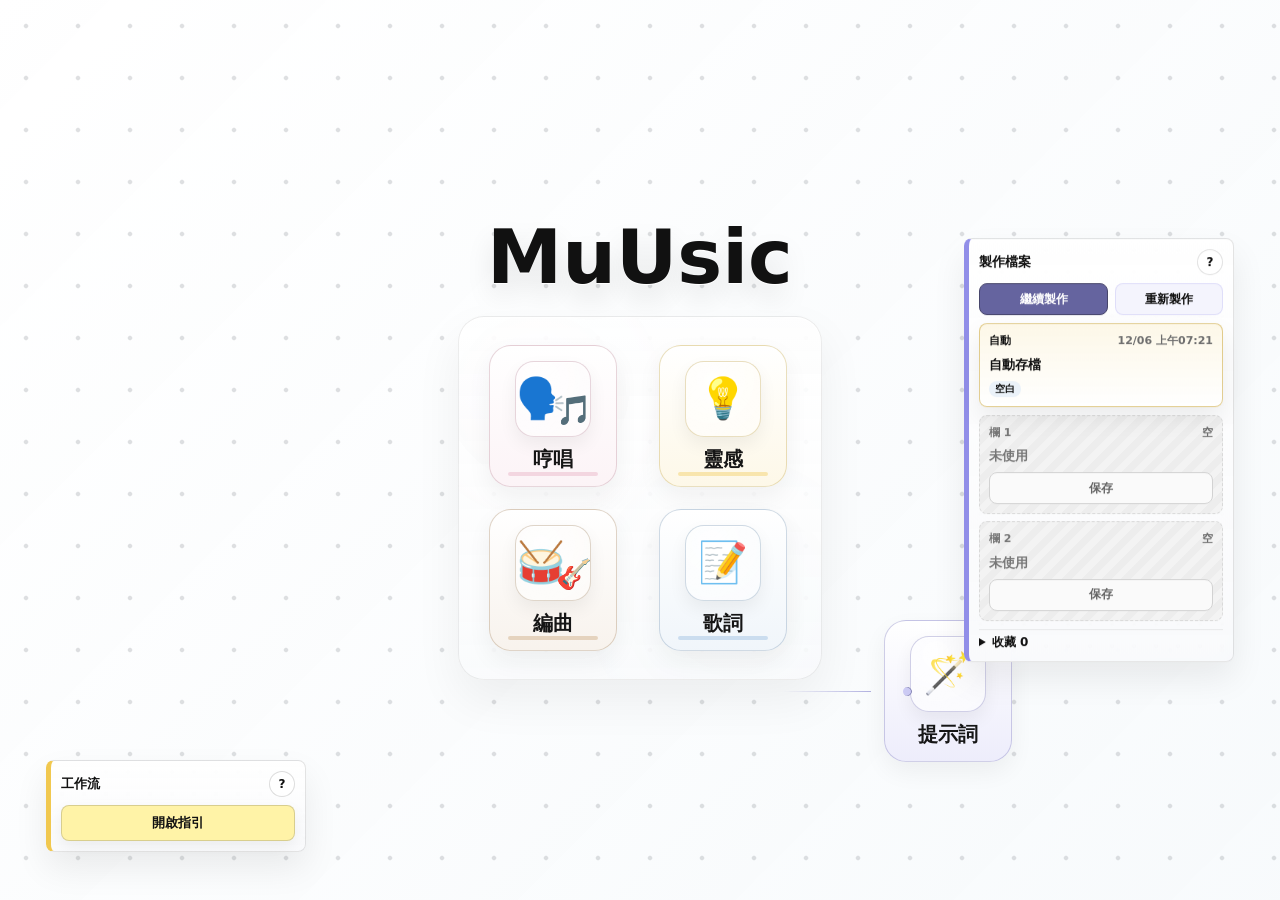
==== commit 53452e0e: "Fix tooltip layering" ====
--- a/index.html
+++ b/index.html
@@ -4,7 +4,7 @@
     <meta charset="UTF-8" />
     <meta name="viewport" content="width=device-width, initial-scale=1.0" />
     <title>MuUsic - AI 音樂創作工作台</title>
-    <link rel="stylesheet" href="styles.css?v=20260620-visual-tune1" />
+    <link rel="stylesheet" href="styles.css?v=20260621-tooltip1" />
   </head>
   <body>
     <div class="app-shell">
@@ -481,6 +481,6 @@
     <button class="floating-jump" id="floatingJumpButton" type="button" hidden>下一頁</button>
     <button class="floating-alt-jump" id="floatingAltJumpButton" type="button" hidden>另一條線</button>
     <button class="floating-return" id="returnPromptButton" type="button" hidden>返回提示詞</button>
-    <script src="app.js?v=20260602-lyrics-arr1"></script>
+    <script src="app.js?v=20260621-tooltip1"></script>
   </body>
 </html>
--- a/styles.css
+++ b/styles.css
@@ -3050,6 +3050,49 @@
   transform: translate(-50%, 0);
 }
 
+body.floating-tooltips-ready .has-tip::after,
+body.floating-tooltips-ready .tip::after,
+body.floating-tooltips-ready .mood-chip::after {
+  display: none !important;
+}
+
+.floating-tooltip {
+  position: fixed;
+  left: 0;
+  top: 0;
+  z-index: 1000;
+  width: max-content;
+  max-width: min(340px, calc(100vw - 24px));
+  max-height: min(280px, calc(100vh - 24px));
+  overflow: hidden;
+  padding: 10px 12px;
+  border: 1px solid rgba(255, 255, 255, 0.12);
+  border-radius: 8px;
+  background: rgba(22, 22, 22, 0.94);
+  color: #ffffff;
+  box-shadow: 0 16px 36px rgba(17, 17, 17, 0.22);
+  backdrop-filter: blur(10px);
+  font-size: 12px;
+  font-weight: 560;
+  line-height: 1.48;
+  overflow-wrap: anywhere;
+  pointer-events: none;
+  opacity: 0;
+  transform: translateY(3px);
+  transition:
+    opacity 0.12s ease,
+    transform 0.12s ease;
+}
+
+.floating-tooltip[hidden] {
+  display: none;
+}
+
+.floating-tooltip.visible {
+  opacity: 1;
+  transform: translateY(0);
+}
+
 .toast {
   position: fixed;
   left: 22px;
